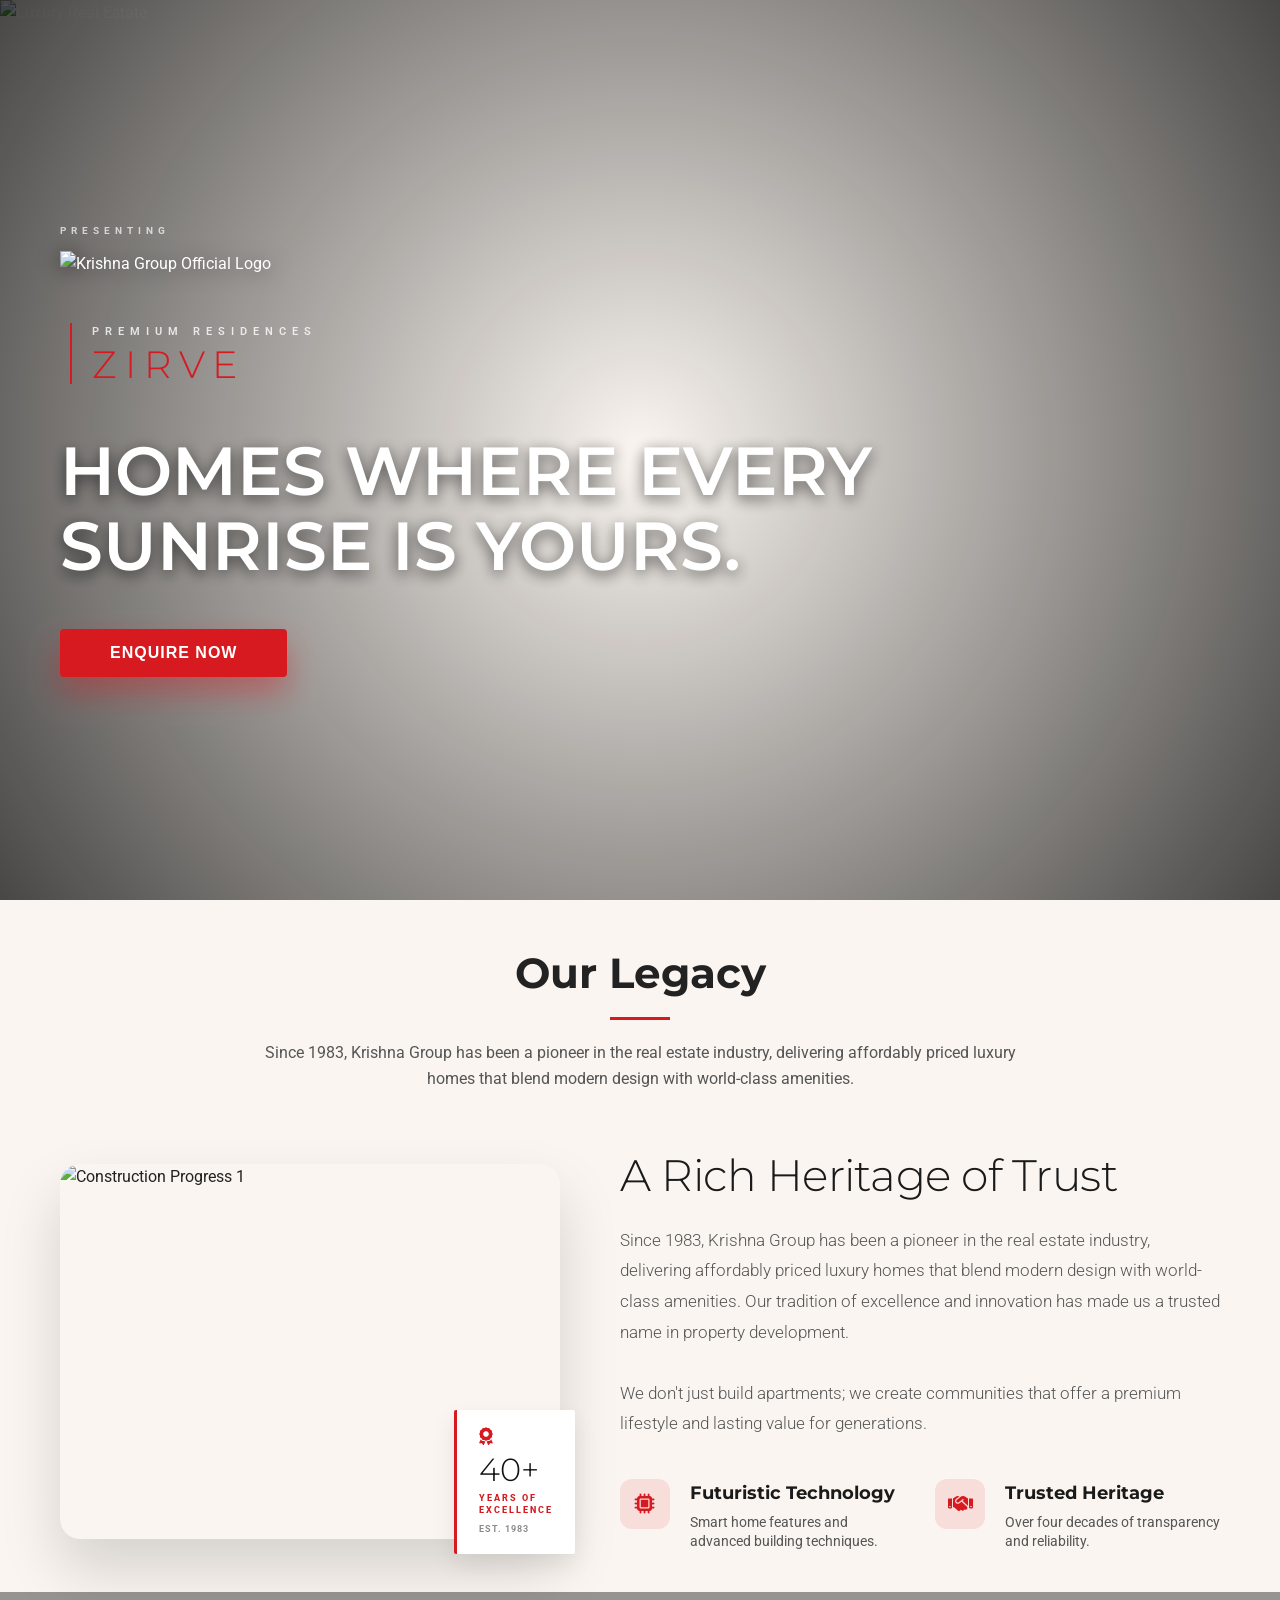
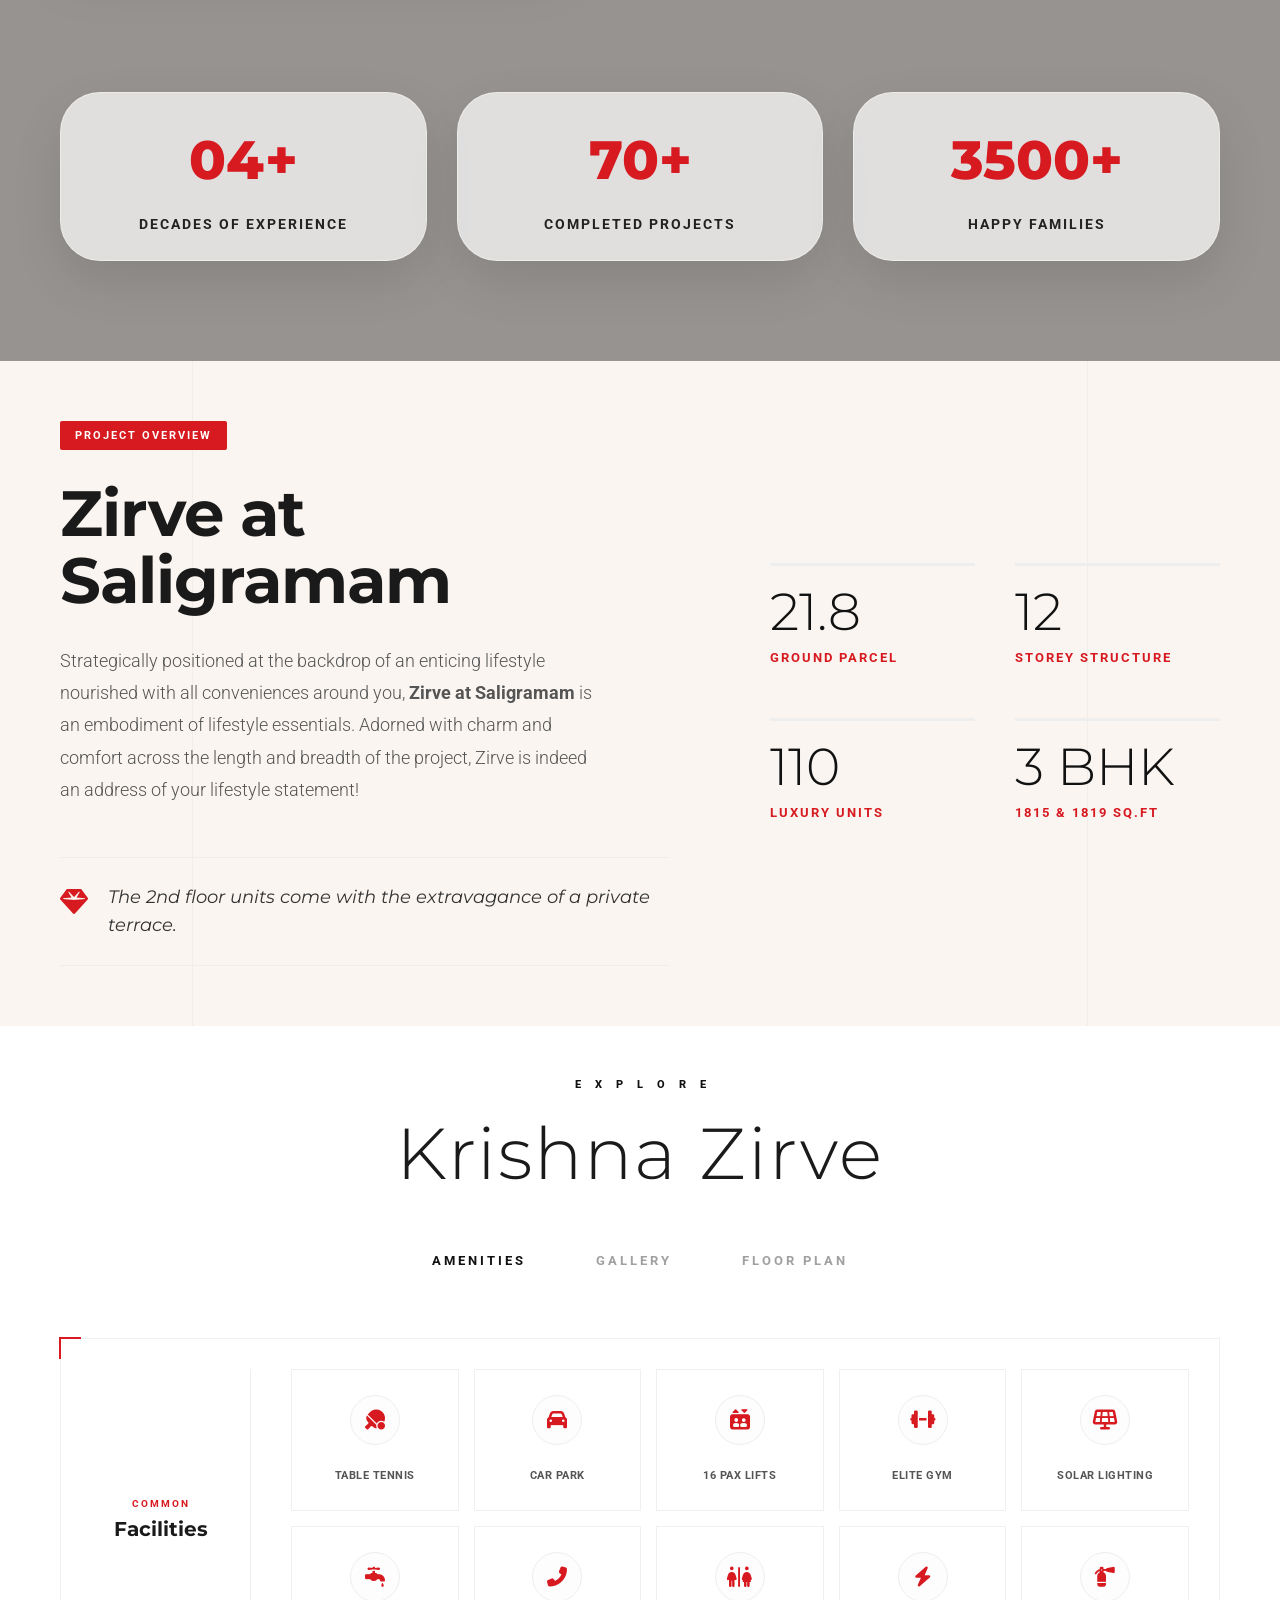
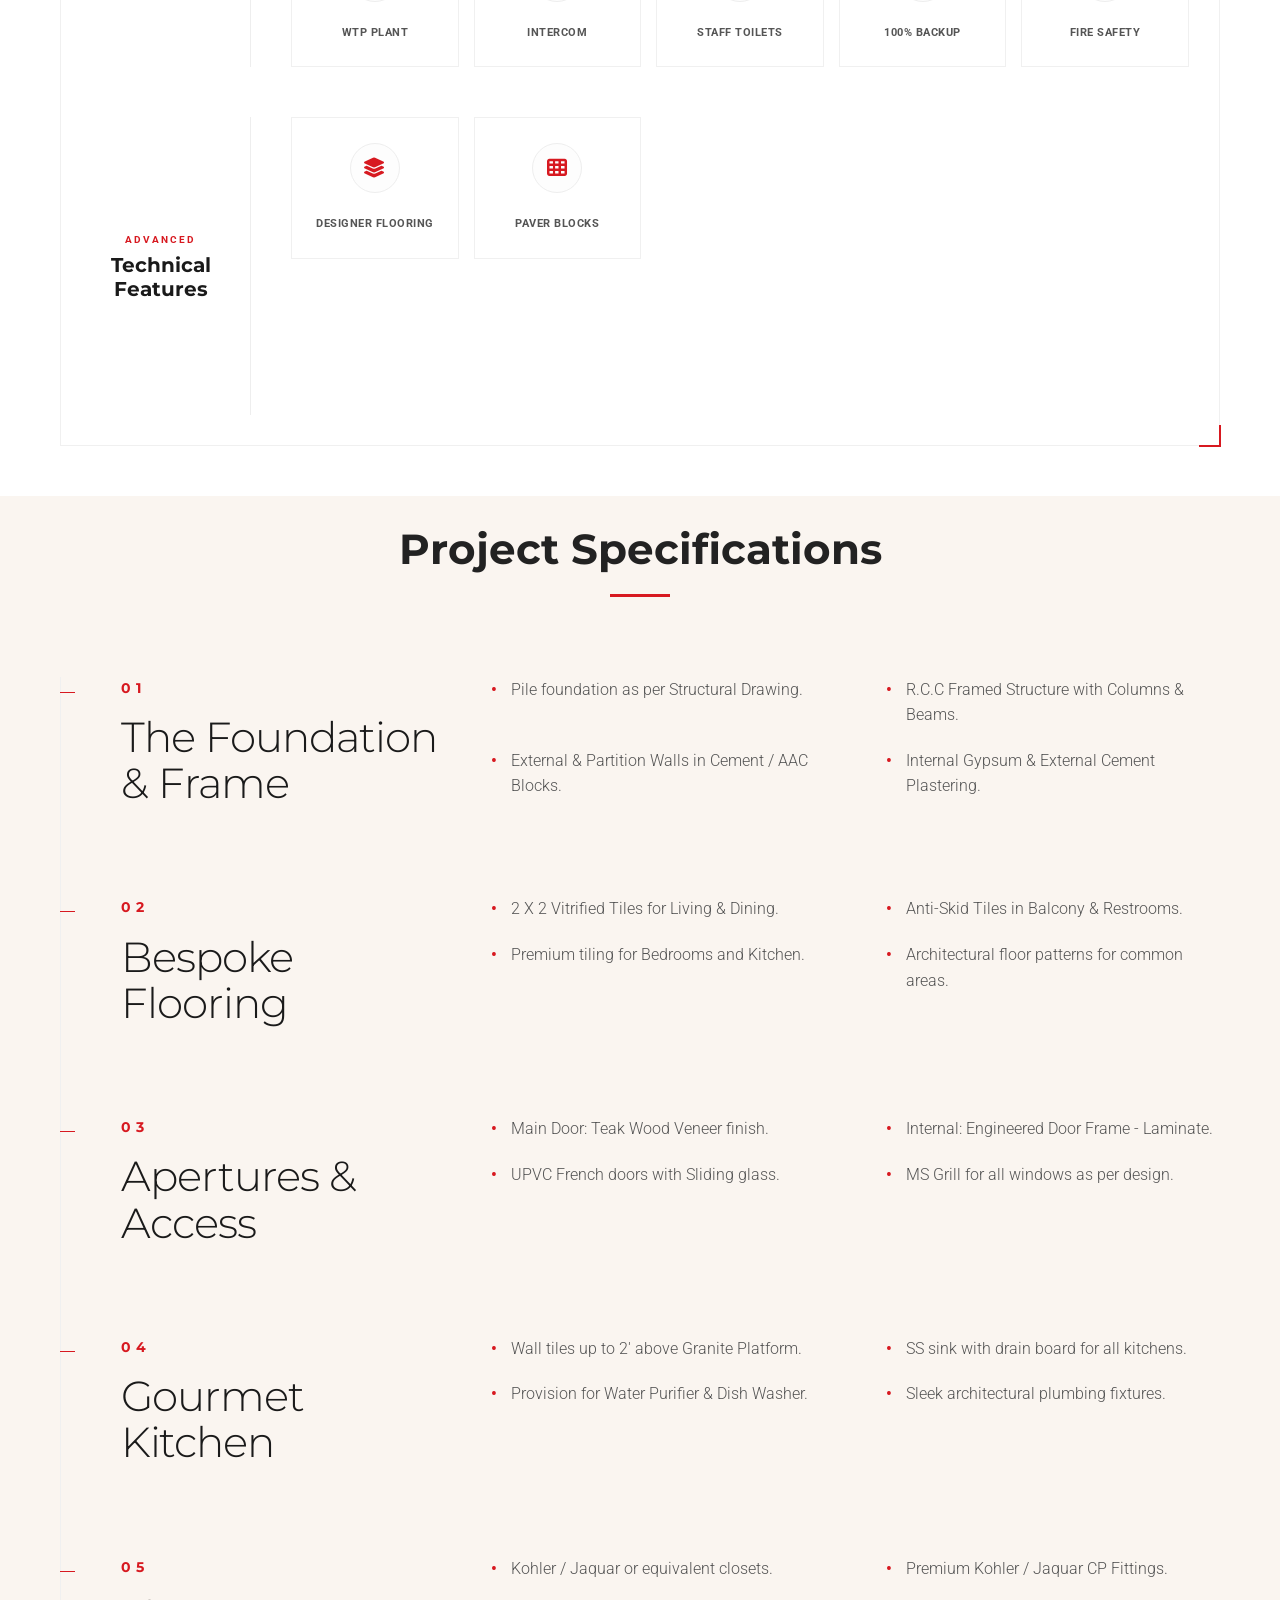
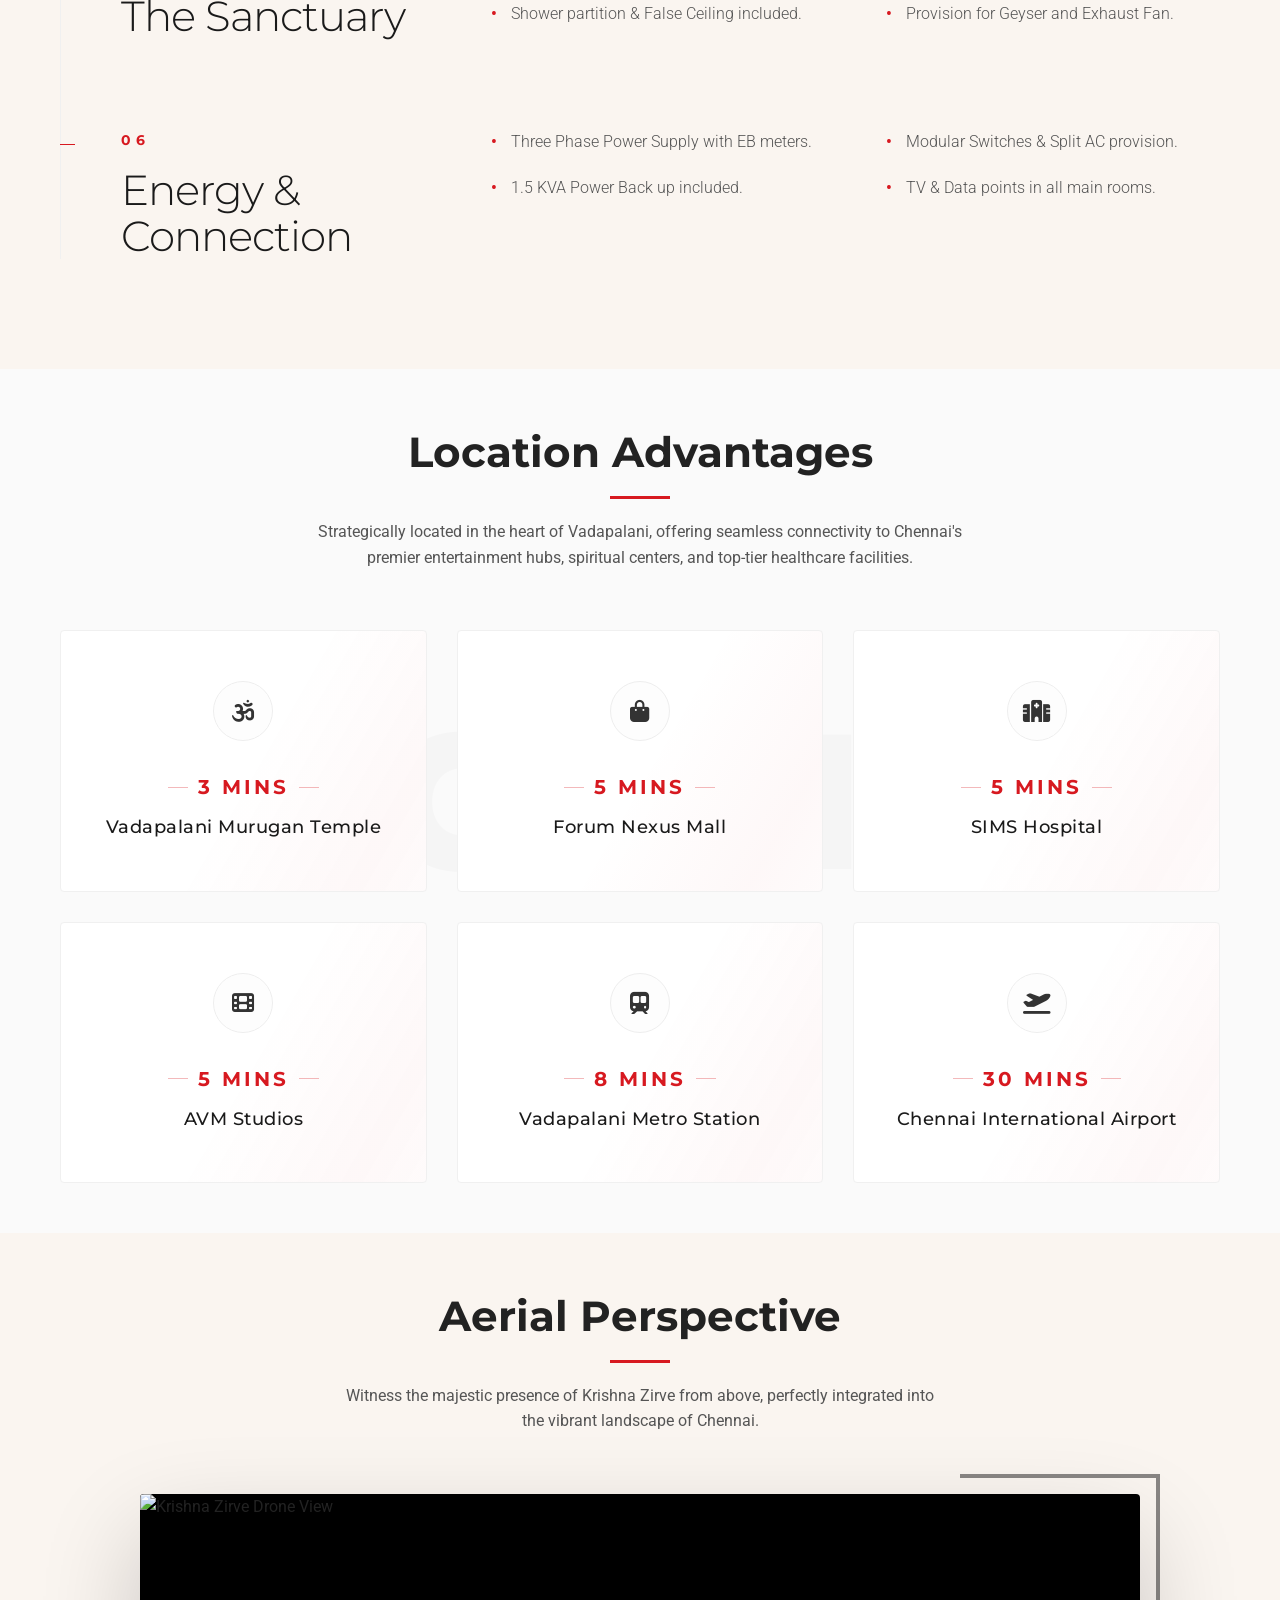
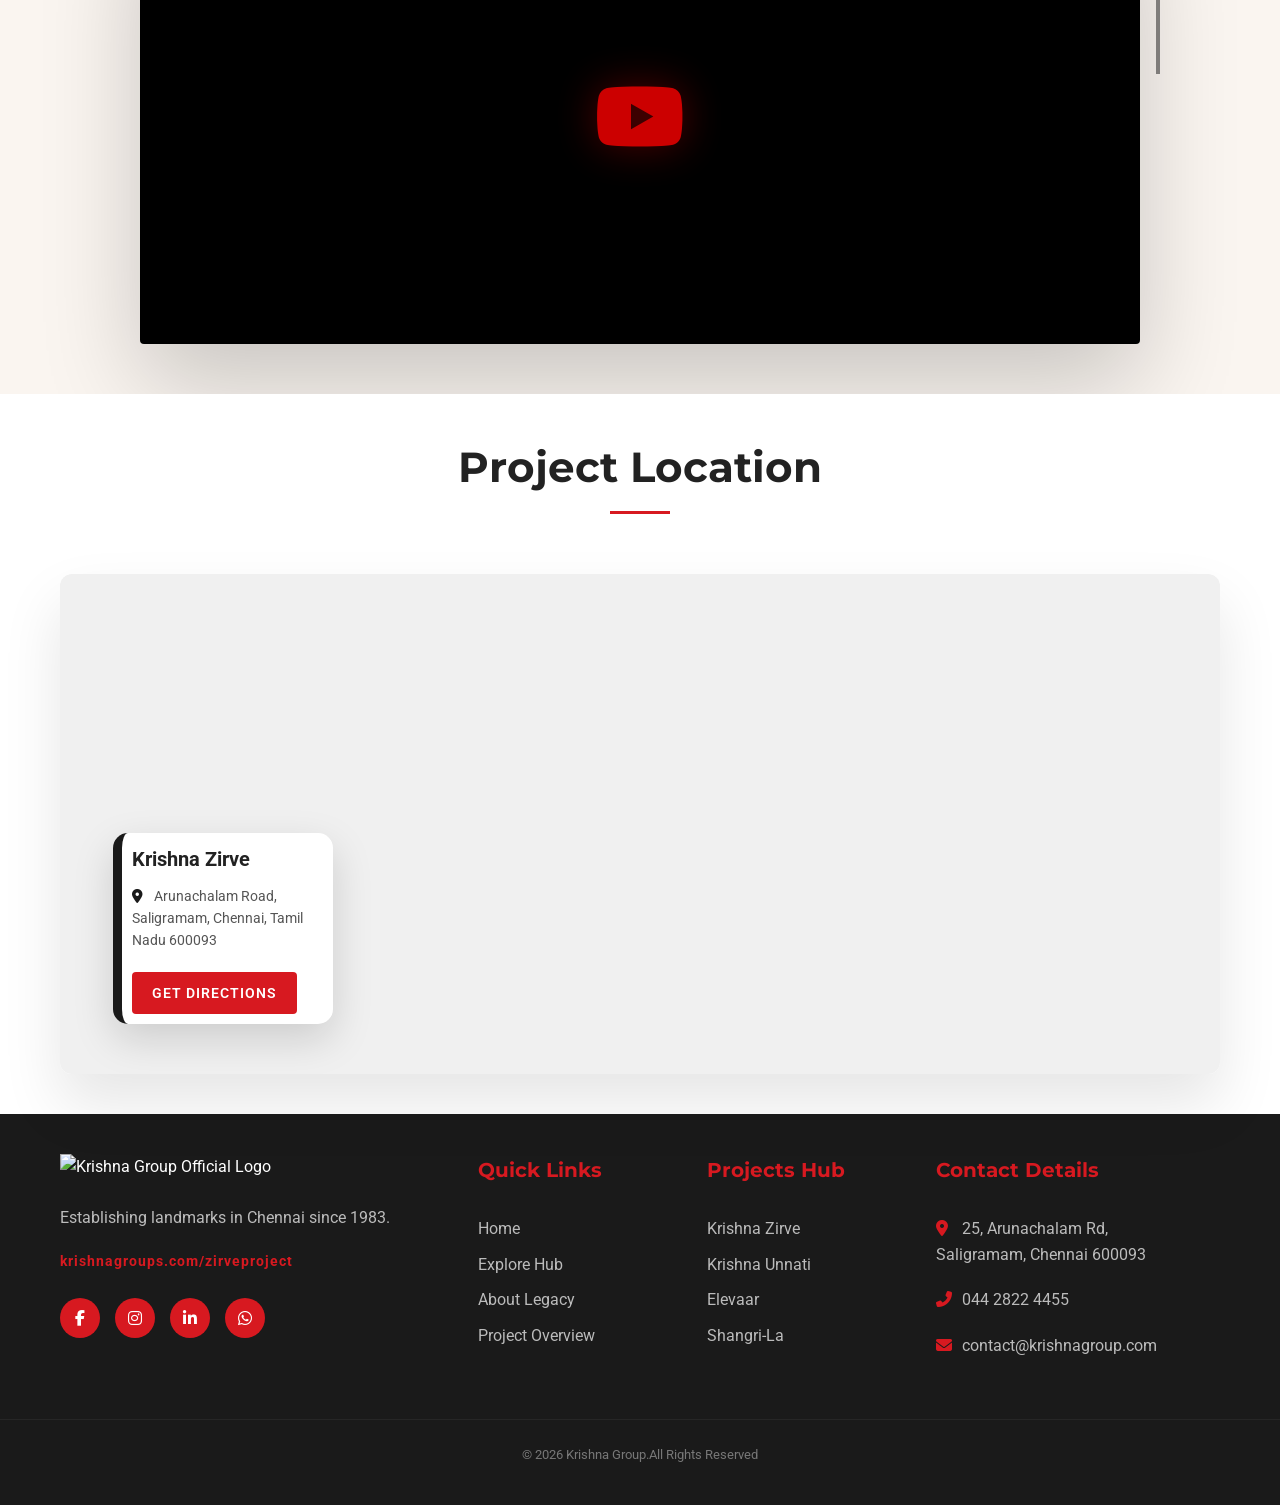
==== index.html @ a3fb8ff2 "UI change" ====
<!DOCTYPE html>
<html lang="en">

<head>
    <meta charset="UTF-8">
    <meta name="viewport" content="width=device-width, initial-scale=1.0">
    <title>Krishna Group | Luxury Apartment Builders in Chennai</title>
    <meta name="description"
        content="Redefining luxury living in Chennai since 1983. Explore premium residential projects by Krishna Group, including Krishna Zirve and Krishna Unnati.">
    <link rel="stylesheet" href="styles.css">
    <link rel="icon" type="image/png" href="Krishna-Groups/KrishnaGroup_Redesign/favicon.png?v=2">
    <!-- Google Fonts: Montserrat for Headings, Roboto for Body -->
    <link
        href="https://fonts.googleapis.com/css2?family=Montserrat:wght@400;500;600;700&family=Roboto:wght@300;400;500&display=swap"
        rel="stylesheet">
    <!-- Font Awesome for Icons -->
    <link rel="stylesheet" href="https://cdnjs.cloudflare.com/ajax/libs/font-awesome/6.4.0/css/all.min.css">
</head>

<body>

    <!-- Navigation Bar Removed per user request for Landing Page layout -->

    <!-- Hero Section (Landing Page Style) -->
    <section class="hero" id="home">
        <img src="Krishna-Groups/KrishnaGroup_Redesign/banner.png" alt="Luxury Real Estate" class="hero-bg">
        <div class="container hero-container">
            
            <!-- Top Left Branding (Now inside container for alignment) -->
            <div class="hero-top-branding">
                <span class="hero-presenting-label">PRESENTING</span>
                <img src="Krishna-Groups/KrishnaGroup_Redesign/logo.png" alt="Krishna Group Official Logo" class="hero-top-logo">
                <div class="hero-zirve-branding">
                    <span class="hero-zirve-prefix">PREMIUM RESIDENCES</span>
                    <h2 class="hero-zirve-name">ZIRVE</h2>
                </div>
            </div>

            <!-- Left Aligned Headline and Button -->
            <div class="hero-main-content">
                <h1>HOMES WHERE EVERY<br>SUNRISE IS YOURS.</h1>
                <button id="open-enquiry-modal" class="btn btn-primary"
                    style="margin-top: 25px; padding: 15px 50px; font-size: 16px; border-radius: 4px; box-shadow: 0 15px 30px rgba(215, 25, 32, 0.4); text-transform: uppercase; font-weight: 700; align-self: flex-start;">ENQUIRE
                    NOW</button>
            </div>

        </div>
    </section>

    <!-- Enquiry' Modal -->
    <div id="enquiry-modal" class="modal">
        <div class="modal-content">
            <span class="close-modal">&times;</span>
            <div class="hero-form-container"
                style="width: 100%; box-shadow: none; margin: 0; background: none; backdrop-filter: none;">
                <h3
                    style="margin-bottom: 25px; font-family: var(--font-serif); font-size: 24px; color: var(--primary-color); text-align: center;">
                    Register Interest</h3>
                <form id="hero-enquiry" class="landing-form">
                    <div class="form-group">
                        <label>Name</label>
                        <input type="text" placeholder="Enter Your Name" required>
                    </div>

                    <div class="form-group">
                        <label>Phone</label>
                        <div class="phone-input-group">
                            <span class="country-code">
                                <img src="https://flagcdn.com/w20/in.png" alt="India"> +91
                            </span>
                            <input type="tel" placeholder="Phone Number" required>
                        </div>
                    </div>

                    <div class="form-group">
                        <label>Email</label>
                        <input type="email" placeholder="Enter Your Email" required>
                    </div>

                    <div class="form-group checkbox-group">
                        <input type="checkbox" id="privacy-policy" checked required>
                        <label for="privacy-policy">I agree to the Privacy Policy.</label>
                    </div>

                    <button type="submit" class="btn btn-primary btn-block"
                        style="width: 100%; border-radius: 2px; font-size: 16px;">ENQUIRE NOW</button>
                </form>
            </div>
        </div>
    </div>



    <!-- Heritage Section -->
    <section class="heritage" id="about">
        <div class="container">
            <div class="section-title reveal">
                <h2>Our Legacy</h2>
                <div class="divider"></div>
                <p
                    style="margin-top: 20px; color: var(--text-light); max-width: 800px; margin-left: auto; margin-right: auto;">
                    Since 1983, Krishna Group has been a pioneer in the real estate industry, delivering affordably
                    priced luxury homes that blend modern design with world-class amenities.
                </p>
            </div>

            <div class="legacy-grid">
                <div class="legacy-image reveal">
                    <div class="legacy-slider" style="position: relative; width: 100%; aspect-ratio: 4/3; overflow: hidden; border-radius: 20px; box-shadow: 0 30px 60px rgba(0,0,0,0.15);">
                        <img src="Krishna-Groups/KrishnaGroup_Redesign/Gallery/prog_1.jpg" alt="Construction Progress 1" class="legacy-slide" style="position: absolute; top:0; left:0; width:100%; height:100%; object-fit:cover; opacity: 1; transition: opacity 1s ease;">
                        <img src="Krishna-Groups/KrishnaGroup_Redesign/Gallery/prog_2.jpg" alt="Construction Progress 2" class="legacy-slide" style="position: absolute; top:0; left:0; width:100%; height:100%; object-fit:cover; opacity: 0; transition: opacity 1s ease;">
                        <img src="Krishna-Groups/KrishnaGroup_Redesign/Gallery/prog_3.jpg" alt="Construction Progress 3" class="legacy-slide" style="position: absolute; top:0; left:0; width:100%; height:100%; object-fit:cover; opacity: 0; transition: opacity 1s ease;">
                        <img src="Krishna-Groups/KrishnaGroup_Redesign/Gallery/prog_4.jpg" alt="Construction Progress 4" class="legacy-slide" style="position: absolute; top:0; left:0; width:100%; height:100%; object-fit:cover; opacity: 0; transition: opacity 1s ease;">
                        <img src="Krishna-Groups/KrishnaGroup_Redesign/Gallery/prog_5.jpg" alt="Construction Progress 5" class="legacy-slide" style="position: absolute; top:0; left:0; width:100%; height:100%; object-fit:cover; opacity: 0; transition: opacity 1s ease;">
                        <img src="Krishna-Groups/KrishnaGroup_Redesign/Gallery/prog_6.jpg" alt="Construction Progress 6" class="legacy-slide" style="position: absolute; top:0; left:0; width:100%; height:100%; object-fit:cover; opacity: 0; transition: opacity 1s ease;">
                    </div>
                    <div class="legacy-experience-badge">
                        <i class="fas fa-award" style="color: var(--accent-color); font-size: 18px; margin-bottom: 8px;"></i>
                        <span class="badge-num">40+</span>
                        <span class="badge-text" style="line-height: 1.4;">Years of<br>Excellence</span>
                        <span style="font-size: 9px; opacity: 0.5; margin-top: 5px; font-weight: 700; text-transform: uppercase; letter-spacing: 1px;">Est. 1983</span>
                    </div>
                </div>
                <div class="legacy-content reveal" style="transition-delay: 0.2s;">
                    <h3 class="legacy-subtitle">A Rich Heritage of Trust</h3>
                    <p class="legacy-description">
                        Since 1983, Krishna Group has been a pioneer in the real estate industry, delivering affordably
                        priced luxury homes that blend modern design with world-class amenities. Our tradition of
                        excellence and innovation has made us a trusted name in property development.
                        <br><br>
                        We don't just build apartments; we create communities that offer a premium lifestyle and lasting
                        value for generations.
                    </p>
                    <div class="legacy-features">
                        <div class="feature-item">
                            <div class="feature-icon"><i class="fas fa-microchip"></i></div>
                            <div class="feature-text">
                                <h4>Futuristic Technology</h4>
                                <p>Smart home features and advanced building techniques.</p>
                            </div>
                        </div>
                        <div class="feature-item">
                            <div class="feature-icon"><i class="fas fa-handshake"></i></div>
                            <div class="feature-text">
                                <h4>Trusted Heritage</h4>
                                <p>Over four decades of transparency and reliability.</p>
                            </div>
                        </div>
                    </div>
                </div>
            </div>
        </div>
    </section>

    <!-- Statistics / Milestones Section -->
    <section class="stats-milestones reveal">
        <div class="container stats-container">
            <div class="stat-card">
                <div class="stat-number" data-target="4">0</div>
                <div class="stat-label">DECADES OF EXPERIENCE</div>
            </div>
            <div class="stat-card">
                <div class="stat-number" data-target="70">0</div>
                <div class="stat-label">COMPLETED PROJECTS</div>
            </div>
            <div class="stat-card">
                <div class="stat-number" data-target="3500">0</div>
                <div class="stat-label">HAPPY FAMILIES</div>
            </div>
        </div>
    </section>

    <!-- Project Snapshot Section (New Information from Image) -->
    <section class="project-snapshot reveal" id="snapshot">
        <div class="container">
            <div class="snapshot-flex">
                <div class="snapshot-content">
                    <span class="snapshot-label">Project Overview</span>
                    <h2 class="snapshot-title">Zirve at Saligramam</h2>
                    <p class="snapshot-desc">
                        Strategically positioned at the backdrop of an enticing lifestyle nourished with all
                        conveniences around you, <strong>Zirve at Saligramam</strong> is an embodiment of lifestyle
                        essentials. Adorned with charm and comfort across the length and breadth of the project, Zirve
                        is indeed an address of your lifestyle statement!
                    </p>
                    <div class="snapshot-highlight">
                        <i class="fas fa-gem"></i>
                        <span>The 2nd floor units come with the extravagance of a private terrace.</span>
                    </div>
                </div>
                <div class="snapshot-stats">
                    <div class="snap-stat-item">
                        <span class="snap-val">21.8</span>
                        <span class="snap-label">Ground Parcel</span>
                    </div>
                    <div class="snap-stat-item">
                        <span class="snap-val">12</span>
                        <span class="snap-label">Storey Structure</span>
                    </div>
                    <div class="snap-stat-item">
                        <span class="snap-val">110</span>
                        <span class="snap-label">Luxury Units</span>
                    </div>
                    <div class="snap-stat-item">
                        <span class="snap-val">3 BHK</span>
                        <span class="snap-label">1815 & 1819 Sq.Ft</span>
                    </div>
                </div>
            </div>
        </div>
    </section>

    <!-- Consolidated Explore Project Section -->
    <section class="explore-project reveal" id="explore">
        <div class="container">
            <div class="explore-header">
                <span class="explore-label">Explore</span>
                <h2>Krishna Zirve</h2>
            </div>

            <div class="explore-main-flex">
                <div class="explore-tabs-nav">
                    <button class="explore-tab-link active" data-explore-tab="explore-amenities">Amenities</button>
                    <button class="explore-tab-link" data-explore-tab="explore-gallery">Gallery</button>
                    <button class="explore-tab-link" data-explore-tab="explore-floor-plans">Floor Plan</button>
                </div>

                <div class="explore-content-wrap">
                    <!-- Amenities Tab - Premium Horizontal Flow Layout -->
                    <div id="explore-amenities" class="explore-tab-content active">
                        <div class="amenities-horizontal-container">
                            
                            <!-- Row 1: Common Amenities -->
                            <div class="amenity-horizontal-row">
                                <div class="row-header">
                                    <span class="row-label">Common</span>
                                    <h4>Facilities</h4>
                                </div>
                                <div class="amenity-row-grid">
                                    <div class="h-amenity-item">
                                        <div class="amenity-pic-wrap"><i class="fas fa-table-tennis-paddle-ball"></i></div>
                                        <span>Table Tennis</span>
                                    </div>
                                    <div class="h-amenity-item">
                                        <div class="amenity-pic-wrap"><i class="fas fa-car"></i></div>
                                        <span>Car Park</span>
                                    </div>
                                    <div class="h-amenity-item">
                                        <div class="amenity-pic-wrap"><i class="fas fa-elevator"></i></div>
                                        <span>16 Pax Lifts</span>
                                    </div>
                                    <div class="h-amenity-item">
                                        <div class="amenity-pic-wrap"><i class="fas fa-dumbbell"></i></div>
                                        <span>Elite Gym</span>
                                    </div>
                                    <div class="h-amenity-item">
                                        <div class="amenity-pic-wrap"><i class="fas fa-solar-panel"></i></div>
                                        <span>Solar Lighting</span>
                                    </div>
                                    <div class="h-amenity-item">
                                        <div class="amenity-pic-wrap"><i class="fas fa-faucet-drip"></i></div>
                                        <span>WTP Plant</span>
                                    </div>
                                    <div class="h-amenity-item">
                                        <div class="amenity-pic-wrap"><i class="fas fa-phone-alt"></i></div>
                                        <span>Intercom</span>
                                    </div>
                                    <div class="h-amenity-item">
                                        <div class="amenity-pic-wrap"><i class="fas fa-restroom"></i></div>
                                        <span>Staff Toilets</span>
                                    </div>
                                    <div class="h-amenity-item">
                                        <div class="amenity-pic-wrap"><i class="fas fa-bolt"></i></div>
                                        <span>100% Backup</span>
                                    </div>
                                    <div class="h-amenity-item">
                                        <div class="amenity-pic-wrap"><i class="fas fa-fire-extinguisher"></i></div>
                                        <span>Fire Safety</span>
                                    </div>
                                </div>
                            </div>

                            <!-- Row 2: Advanced Features -->
                            <div class="amenity-horizontal-row">
                                <div class="row-header">
                                    <span class="row-label">Advanced</span>
                                    <h4>Technical Features</h4>
                                </div>
                                <div class="amenity-row-grid">
                                    <div class="h-amenity-item">
                                        <div class="amenity-pic-wrap"><i class="fas fa-layer-group"></i></div>
                                        <span>Designer Flooring</span>
                                    </div>
                                    <div class="h-amenity-item">
                                        <div class="amenity-pic-wrap"><i class="fas fa-th"></i></div>
                                        <span>Paver Blocks</span>
                                    </div>
                                    <div class="h-amenity-item">
                                        <div class="amenity-pic-wrap"><i class="fas fa-bug-slash"></i></div>
                                        <span>Anti-Termite</span>
                                    </div>
                                    <div class="h-amenity-item">
                                        <div class="amenity-pic-wrap"><i class="fas fa-building"></i></div>
                                        <span>Multipurpose Hall</span>
                                    </div>
                                    <div class="h-amenity-item">
                                        <div class="amenity-pic-wrap"><i class="fas fa-recycle"></i></div>
                                        <span>STP Plant</span>
                                    </div>
                                    <div class="h-amenity-item">
                                        <div class="amenity-pic-wrap"><i class="fas fa-video"></i></div>
                                        <span>Video Door Phone</span>
                                    </div>
                                    <div class="h-amenity-item">
                                        <div class="amenity-pic-wrap"><i class="fas fa-shield-alt"></i></div>
                                        <span>CCTV Security</span>
                                    </div>
                                    <div class="h-amenity-item">
                                        <div class="amenity-pic-wrap"><i class="fas fa-cloud-showers-heavy"></i></div>
                                        <span>RWH System</span>
                                    </div>
                                    <div class="h-amenity-item">
                                        <div class="amenity-pic-wrap"><i class="fas fa-paint-roller"></i></div>
                                        <span>Terrace Paint</span>
                                    </div>
                                    <div class="h-amenity-item">
                                        <div class="amenity-pic-wrap"><i class="fas fa-satellite-dish"></i></div>
                                        <span>DTH Connection</span>
                                    </div>
                                </div>
                            </div>

                        </div>
                    </div>

                    <!-- Gallery Tab -->
                    <div id="explore-gallery" class="explore-tab-content">
                        <div class="explore-grid gallery-grid-special">
                            <div class="explore-card"><img src="Krishna-Groups/KrishnaGroup_Redesign/Gallery/gallery_1.jpg" alt="Zirve Architecture"><div class="card-caption"><i class="fas fa-expand"></i><h4>Architecture</h4></div></div>
                            <div class="explore-card"><img src="Krishna-Groups/KrishnaGroup_Redesign/Gallery/gallery_2.jpg" alt="Premium View"><div class="card-caption"><i class="fas fa-expand"></i><h4>Premium View</h4></div></div>
                            <div class="explore-card"><img src="Krishna-Groups/KrishnaGroup_Redesign/Gallery/gallery_3.jpg" alt="Luxury Living"><div class="card-caption"><i class="fas fa-expand"></i><h4>Luxury Living</h4></div></div>
                            <div class="explore-card"><img src="Krishna-Groups/KrishnaGroup_Redesign/Gallery/gallery_4.jpg" alt="Modern Design"><div class="card-caption"><i class="fas fa-expand"></i><h4>Modern Design</h4></div></div>
                            <div class="explore-card"><img src="Krishna-Groups/KrishnaGroup_Redesign/Gallery/gallery_5.jpg" alt="Interior Details"><div class="card-caption"><i class="fas fa-expand"></i><h4>Interior Details</h4></div></div>
                            <div class="explore-card"><img src="Krishna-Groups/KrishnaGroup_Redesign/Gallery/gallery_6.jpg" alt="Executive Suites"><div class="card-caption"><i class="fas fa-expand"></i><h4>Executive Suites</h4></div></div>
                            <div class="explore-card"><img src="Krishna-Groups/KrishnaGroup_Redesign/Gallery/gallery_7.jpg" alt="Urban Lifestyle"><div class="card-caption"><i class="fas fa-expand"></i><h4>Urban Lifestyle</h4></div></div>
                            <div class="explore-card"><img src="Krishna-Groups/KrishnaGroup_Redesign/Gallery/gallery_8.jpg" alt="Master Crafts"><div class="card-caption"><i class="fas fa-expand"></i><h4>Master Crafts</h4></div></div>
                            <div class="explore-card"><img src="Krishna-Groups/KrishnaGroup_Redesign/Gallery/gallery_9.jpg" alt="Zen Space"><div class="card-caption"><i class="fas fa-expand"></i><h4>Zen Space</h4></div></div>
                            <div class="explore-card"><img src="Krishna-Groups/KrishnaGroup_Redesign/Gallery/gallery_10.jpg" alt="Elite Lounge"><div class="card-caption"><i class="fas fa-expand"></i><h4>Elite Lounge</h4></div></div>
                            <div class="explore-card"><img src="Krishna-Groups/KrishnaGroup_Redesign/Gallery/gallery_11.jpg" alt="Grand Entrance"><div class="card-caption"><i class="fas fa-expand"></i><h4>Grand Entrance</h4></div></div>
                            <div class="explore-card"><img src="Krishna-Groups/KrishnaGroup_Redesign/Gallery/gallery_12.jpg" alt="Sunset View"><div class="card-caption"><i class="fas fa-expand"></i><h4>Sunset View</h4></div></div>
                            <div class="explore-card"><img src="Krishna-Groups/KrishnaGroup_Redesign/Gallery/gallery_13.jpg" alt="Chic Decor"><div class="card-caption"><i class="fas fa-expand"></i><h4>Chic Decor</h4></div></div>
                            <div class="explore-card"><img src="Krishna-Groups/KrishnaGroup_Redesign/Gallery/gallery_14.jpg" alt="Prime Facade"><div class="card-caption"><i class="fas fa-expand"></i><h4>Prime Facade</h4></div></div>
                            <div class="explore-card"><img src="Krishna-Groups/KrishnaGroup_Redesign/Gallery/gallery_15.jpg" alt="Evening Ambiance"><div class="card-caption"><i class="fas fa-expand"></i><h4>Evening Ambiance</h4></div></div>
                        </div>
                    </div>

                    <!-- Floor Plan Tab -->
                    <div id="explore-floor-plans" class="explore-tab-content">
                        <div class="explore-floor-plan-wrap auto-scroll-wrapper">
                            <div class="floor-plan-slider" id="floor-plan-slider">
                                <div class="floor-item active">
                                    <div class="floor-label-overlay">Stilt Floor Plan</div>
                                    <img src="Krishna-Groups/KrishnaGroup_Redesign/stilt_floor_plan.png" alt="Stilt Floor Plan">
                                </div>
                                <div class="floor-item">
                                    <div class="floor-label-overlay">1st Floor Parking</div>
                                    <img src="Krishna-Groups/KrishnaGroup_Redesign/parking_floor_plan.png" alt="1st Floor Parking">
                                </div>
                                <div class="floor-item">
                                    <div class="floor-label-overlay">2nd Floor Plan</div>
                                    <img src="Krishna-Groups/KrishnaGroup_Redesign/second_floor_plan.webp" alt="2nd Floor Plan">
                                </div>
                                <div class="floor-item">
                                    <div class="floor-label-overlay">Typical Floor Plan (3rd - 12th)</div>
                                    <img src="Krishna-Groups/KrishnaGroup_Redesign/typical_floor_plan.webp" alt="Typical Floor Plan">
                                </div>
                                <div class="floor-item">
                                    <div class="floor-label-overlay">Typical Unit Plan</div>
                                    <img src="Krishna-Groups/KrishnaGroup_Redesign/typical_unit_plan.webp" alt="Typical Unit Plan">
                                </div>
                            </div>
                        </div>
                    </div>
                </div>
            </div>
        </div>
    </section>




    <!-- Detailed Specifications - Architectural Row List (Non-Card Design) -->
    <section class="detailed-specs reveal" id="specifications-detailed">
        <div class="container">
            <div class="section-title">
                <h2>Project Specifications</h2>
                <div class="divider"></div>
            </div>

            <div class="spec-editorial-wrap">
                <!-- 01 Structure -->
                <div class="spec-editorial-item reveal">
                    <div class="spec-meta">
                        <span class="spec-number">01</span>
                        <h3 class="spec-title">The Foundation & Frame</h3>
                    </div>
                    <div class="spec-body">
                        <ul class="spec-list">
                            <li>Pile foundation as per Structural Drawing.</li>
                            <li>R.C.C Framed Structure with Columns & Beams.</li>
                            <li>External & Partition Walls in Cement / AAC Blocks.</li>
                            <li>Internal Gypsum & External Cement Plastering.</li>
                        </ul>
                    </div>
                </div>

                <!-- 02 Flooring -->
                <div class="spec-editorial-item reveal">
                    <div class="spec-meta">
                        <span class="spec-number">02</span>
                        <h3 class="spec-title">Bespoke Flooring</h3>
                    </div>
                    <div class="spec-body">
                        <ul class="spec-list">
                            <li>2 X 2 Vitrified Tiles for Living & Dining.</li>
                            <li>Anti-Skid Tiles in Balcony & Restrooms.</li>
                            <li>Premium tiling for Bedrooms and Kitchen.</li>
                            <li>Architectural floor patterns for common areas.</li>
                        </ul>
                    </div>
                </div>

                <!-- 03 Windows -->
                <div class="spec-editorial-item reveal">
                    <div class="spec-meta">
                        <span class="spec-number">03</span>
                        <h3 class="spec-title">Apertures & Access</h3>
                    </div>
                    <div class="spec-body">
                        <ul class="spec-list">
                            <li>Main Door: Teak Wood Veneer finish.</li>
                            <li>Internal: Engineered Door Frame - Laminate.</li>
                            <li>UPVC French doors with Sliding glass.</li>
                            <li>MS Grill for all windows as per design.</li>
                        </ul>
                    </div>
                </div>

                <!-- 04 Kitchen -->
                <div class="spec-editorial-item reveal">
                    <div class="spec-meta">
                        <span class="spec-number">04</span>
                        <h3 class="spec-title">Gourmet Kitchen</h3>
                    </div>
                    <div class="spec-body">
                        <ul class="spec-list">
                            <li>Wall tiles up to 2' above Granite Platform.</li>
                            <li>SS sink with drain board for all kitchens.</li>
                            <li>Provision for Water Purifier & Dish Washer.</li>
                            <li>Sleek architectural plumbing fixtures.</li>
                        </ul>
                    </div>
                </div>

                <!-- 05 Bathrooms -->
                <div class="spec-editorial-item reveal">
                    <div class="spec-meta">
                        <span class="spec-number">05</span>
                        <h3 class="spec-title">The Sanctuary</h3>
                    </div>
                    <div class="spec-body">
                        <ul class="spec-list">
                            <li>Kohler / Jaquar or equivalent closets.</li>
                            <li>Premium Kohler / Jaquar CP Fittings.</li>
                            <li>Shower partition & False Ceiling included.</li>
                            <li>Provision for Geyser and Exhaust Fan.</li>
                        </ul>
                    </div>
                </div>

                <!-- 06 Electrical -->
                <div class="spec-editorial-item reveal">
                    <div class="spec-meta">
                        <span class="spec-number">06</span>
                        <h3 class="spec-title">Energy & Connection</h3>
                    </div>
                    <div class="spec-body">
                        <ul class="spec-list">
                            <li>Three Phase Power Supply with EB meters.</li>
                            <li>Modular Switches & Split AC provision.</li>
                            <li>1.5 KVA Power Back up included.</li>
                            <li>TV & Data points in all main rooms.</li>
                        </ul>
                    </div>
                </div>
            </div>
        </div>
    </section>

    <!-- Location Advantages Section -->
    <section class="location-advantages reveal" id="location">
        <div class="container">
            <div class="section-title">
                <h2>Location Advantages</h2>
                <div class="divider"></div>
                <p
                    style="margin-top: 20px; color: var(--text-light); max-width: 700px; margin-left: auto; margin-right: auto;">
                    Strategically located in the heart of Vadapalani, offering seamless connectivity to Chennai's
                    premier entertainment hubs, spiritual centers, and top-tier healthcare facilities.
                </p>
            </div>

            <div class="location-grid">
                <div class="location-item">
                    <div class="location-icon"><i class="fas fa-om"></i></div>
                    <div class="location-time">3 MINS</div>
                    <div class="location-name">Vadapalani Murugan Temple</div>
                </div>
                <div class="location-item">
                    <div class="location-icon"><i class="fas fa-shopping-bag"></i></div>
                    <div class="location-time">5 MINS</div>
                    <div class="location-name">Forum Nexus Mall</div>
                </div>
                <div class="location-item">
                    <div class="location-icon"><i class="fas fa-hospital"></i></div>
                    <div class="location-time">5 MINS</div>
                    <div class="location-name">SIMS Hospital</div>
                </div>
                <div class="location-item">
                    <div class="location-icon"><i class="fas fa-film"></i></div>
                    <div class="location-time">5 MINS</div>
                    <div class="location-name">AVM Studios</div>
                </div>
                <div class="location-item">
                    <div class="location-icon"><i class="fas fa-subway"></i></div>
                    <div class="location-time">8 MINS</div>
                    <div class="location-name">Vadapalani Metro Station</div>
                </div>
                <div class="location-item">
                    <div class="location-icon"><i class="fas fa-plane-departure"></i></div>
                    <div class="location-time">30 MINS</div>
                    <div class="location-name">Chennai International Airport</div>
                </div>
            </div>
        </div>
    </section>

    <!-- Drone Perspective Section -->
    <section class="video-experience reveal">
        <div class="container">
            <div class="section-title">
                <h2>Aerial Perspective</h2>
                <div class="divider"></div>
                <p
                    style="margin-top: 20px; color: var(--text-light); max-width: 600px; margin-left: auto; margin-right: auto;">
                    Witness the majestic presence of Krishna Zirve from above, perfectly integrated into the vibrant
                    landscape of Chennai.
                </p>
            </div>

            <div class="video-wrapper">
                <div class="video-inner drone-video-thumb">
                    <img src="Krishna-Groups/KrishnaGroup_Redesign/legacy_drone.jpg" alt="Krishna Zirve Drone View">
                    <div class="video-play-overlay">
                        <i class="fab fa-youtube"></i>
                    </div>
                </div>
                <div class="video-accent-border"></div>
            </div>
        </div>
    </section>

    <!-- Project Location Section -->
    <section class="project-location reveal">
        <div class="container">
            <div class="section-title">
                <h2>Project Location</h2>
                <div class="divider"></div>
            </div>

            <div class="map-container">
                <div class="map-inner">
                    <iframe
                        src="https://www.google.com/maps/embed?pb=!1m18!1m12!1m3!1d15545.922114389025!2d80.1982705!3d13.0401564!2m3!1f0!2f0!3f0!3m2!1i1024!2i768!4f13.1!3m3!1m2!1s0x3a5266e7f8e8e8e9%3A0x6a0c9a0c9a0c9a0d!2sSaligramam!5e0!3m2!1sen!2sin!4v1710688000000!5m2!1sen!2sin"
                        width="100%" height="450" style="border:0;" allowfullscreen="" loading="lazy"
                        referrerpolicy="no-referrer-when-downgrade">
                    </iframe>
                </div>
                <div class="map-overlay-card">
                    <h3>Krishna Zirve</h3>
                    <p><i class="fas fa-map-marker-alt"></i> Arunachalam Road, Saligramam, Chennai, Tamil Nadu 600093</p>
                    <a href="https://maps.app.goo.gl/6Lpj8BBsx5TWXdp98" target="_blank" class="btn btn-primary"
                        style="padding: 10px 20px; font-size: 14px;">GET DIRECTIONS</a>
                </div>
            </div>
        </div>
    </section>

    <!-- Footer -->
    <footer>
        <div class="container footer-grid">
            <div class="footer-col reveal">
                <img src="Krishna-Groups/KrishnaGroup_Redesign/logo.png" alt="Krishna Group Official Logo" style="height: 50px; margin-bottom: 25px;">
                <p>Establishing landmarks in Chennai since 1983.</p>
                <div class="footer-url" style="margin: 15px 0; color: #fff; font-size: 14px; letter-spacing: 1px;">
                    <a href="https://krishnagroups.com/zirveproject" style="color: var(--accent-color); font-weight: 700;">krishnagroups.com/zirveproject</a>
                </div>
                <div class="social-links" style="display: flex; gap: 15px; margin-top: 25px;">
                    <a href="#" style="background: var(--accent-color); color: white; width: 40px; height: 40px; border-radius: 50%; display: flex; align-items: center; justify-content: center; transition: 0.3s;"><i class="fab fa-facebook-f"></i></a>
                    <a href="#" style="background: var(--accent-color); color: white; width: 40px; height: 40px; border-radius: 50%; display: flex; align-items: center; justify-content: center; transition: 0.3s;"><i class="fab fa-instagram"></i></a>
                    <a href="#" style="background: var(--accent-color); color: white; width: 40px; height: 40px; border-radius: 50%; display: flex; align-items: center; justify-content: center; transition: 0.3s;"><i class="fab fa-linkedin-in"></i></a>
                    <a href="#" style="background: var(--accent-color); color: white; width: 40px; height: 40px; border-radius: 50%; display: flex; align-items: center; justify-content: center; transition: 0.3s;"><i class="fab fa-whatsapp"></i></a>
                </div>
            </div>
            <div class="footer-col reveal" style="transition-delay: 0.1s;">
                <h4>Quick Links</h4>
                <ul style="color: #bbb;">
                    <li style="margin-bottom: 10px;"><a href="#home">Home</a></li>
                    <li style="margin-bottom: 10px;"><a href="#explore">Explore Hub</a></li>
                    <li style="margin-bottom: 10px;"><a href="#about">About Legacy</a></li>
                    <li style="margin-bottom: 10px;"><a href="#snapshot">Project Overview</a></li>
                </ul>
            </div>
            <div class="footer-col reveal" style="transition-delay: 0.2s;">
                <h4>Projects Hub</h4>
                <ul style="color: #bbb;">
                    <li style="margin-bottom: 10px;"><a href="#">Krishna Zirve</a></li>
                    <li style="margin-bottom: 10px;"><a href="#">Krishna Unnati</a></li>
                    <li style="margin-bottom: 10px;"><a href="#">Elevaar</a></li>
                    <li style="margin-bottom: 10px;"><a href="#">Shangri-La</a></li>
                </ul>
            </div>
            <div class="footer-col reveal" style="transition-delay: 0.3s;">
                <h4>Contact Details</h4>
                <p><i class="fas fa-map-marker-alt" style="color: var(--accent-color); margin-right: 10px;"></i>
                    25, Arunachalam Rd,<br> Saligramam, Chennai 600093</p>
                <p><i class="fas fa-phone-alt" style="color: var(--accent-color); margin-right: 10px;"></i>044 2822 4455</p>
                <p><i class="fas fa-envelope" style="color: var(--accent-color); margin-right: 10px;"></i>contact@krishnagroup.com</p>
            </div>
        </div>
        <div style="text-align: center; margin-top: 40px; padding-top: 25px; border-top: 1px solid rgba(255,255,255,0.05); color: #777; font-size: 13px;">
            <p>&copy; 2026 Krishna Group.All Rights Reserved</p>
        </div>
    </footer>

    <!-- Gallery Lightbox Modal -->
    <div id="gallery-lightbox" class="lightbox-modal">
        <span class="lightbox-close">&times;</span>
        <div class="lightbox-content">
            <img id="lightbox-img" src="" alt="Gallery Image Full View">
            <h4 id="lightbox-caption"></h4>
        </div>
    </div>

    <script src="main.js"></script>
</body>

</html>
---- styles.css ----
@import url('https://fonts.googleapis.com/css2?family=Playfair+Display:wght@400;700&family=Inter:wght@300;400;600&display=swap');

:root {
  /* Color Palette */
  --primary-color: #1a1a1a;
  --accent-color: #D71920;
  /* Krishna Red */
  --accent-hover: #b5151a;
  --text-dark: #222222;
  --text-light: #555555;
  --bg-white: #ffffff;
  --bg-soft: #f8f9fa;
  --glass-bg: rgba(255, 255, 255, 0.85);

  /* Typography */
  --font-serif: 'Montserrat', sans-serif;
  /* Using Montserrat for a modern brand look */
  --font-sans: 'Roboto', sans-serif;

  /* Spacing & Borders */
  --spacing-lg: 40px;
  --spacing-md: 40px;
  --spacing-sm: 20px;
  --border-radius: 8px;
  --box-shadow: 0 10px 30px rgba(0, 0, 0, 0.08);

  --transition: all 0.3s ease;
}

* {
  margin: 0;
  padding: 0;
  box-sizing: border-box;
}

body {
  font-family: var(--font-sans);
  color: var(--text-dark);
  line-height: 1.6;
  background-color: #faf5f0;
  overflow-x: hidden;
}

h1,
h2,
h3,
h4,
.serif {
  font-family: var(--font-serif);
}

a {
  text-decoration: none;
  color: inherit;
  transition: var(--transition);
}

ul {
  list-style: none;
}

section {
  padding: var(--spacing-lg) 0;
}

.container {
  max-width: 1200px;
  margin: 0 auto;
  padding: 0 var(--spacing-sm);
}

/* Header & Navigation */
/* Hero Section (Landing Page Style) */
.hero {
  height: 100vh;
  position: relative;
  display: flex;
  align-items: center;
  color: white;
  overflow: hidden;
}

.hero::after {
  content: '';
  position: absolute;
  top: 0;
  left: 0;
  width: 100%;
  height: 100%;
  background: radial-gradient(circle at center, rgb(100 10 0 / 0%) 0%, rgb(0 0 0 / 71%) 100%);
  /* Radial gradient to make the center branding pop */
  z-index: 1;
}

.hero-bg {
  position: absolute;
  top: 0;
  left: 0;
  width: 100%;
  height: 100%;
  object-fit: cover;
  z-index: 0;
}

.hero-container {
  position: relative;
  z-index: 2;
  width: 100%;
  display: flex;
  flex-direction: column;
  justify-content: center;
  /* Vertically centered */
  align-items: flex-start;
  /* Aligned to the LEFT (Aligning them) */
  min-height: 80vh;
}

/* Modal Styles */
.modal {
  display: none;
  position: fixed;
  z-index: 2000;
  left: 0;
  top: 0;
  width: 100%;
  height: 100%;
  background-color: rgba(0, 0, 0, 0.7);
  backdrop-filter: blur(8px);
  -webkit-backdrop-filter: blur(8px);
  align-items: center;
  justify-content: center;
}

.modal.show {
  display: flex;
  animation: fadeIn 0.3s ease;
}

.modal-content {
  background-color: #fff;
  margin: auto;
  padding: 0;
  border-radius: 4px;
  width: 90%;
  max-width: 450px;
  position: relative;
  box-shadow: 0 10px 40px rgba(0, 0, 0, 0.3);
}

.close-modal {
  position: absolute;
  top: 15px;
  right: 20px;
  color: #777;
  font-size: 28px;
  font-weight: bold;
  cursor: pointer;
  z-index: 10;
  transition: color 0.3s;
}

.close-modal:hover,
.close-modal:focus {
  color: var(--accent-color);
  text-decoration: none;
}

/* Hero Layout Styles */
.hero-main-content {
  flex: none;
  display: flex;
  flex-direction: column;
  align-items: flex-start;
  /* Explicitly left aligned */
  text-align: left;
  margin-top: 50px;
}

.hero-main-content .btn {
  align-self: flex-start;
  /* Correcting the button position to the left side */
}

.hero-top-branding {
  display: flex;
  flex-direction: column;
  gap: 12px;
  animation: fadeInDown 1s ease-out forwards;
}

.hero-presenting-label {
  font-size: 10px;
  letter-spacing: 5px;
  color: rgba(255, 255, 255, 0.7);
  font-weight: 700;
  text-transform: uppercase;
}

.hero-top-logo {
  height: 55px;
  width: auto;
  filter: drop-shadow(0 2px 10px rgba(0, 0, 0, 0.5));
  margin-bottom: 5px;
}

.hero-zirve-branding {
  display: flex;
  flex-direction: column;
  border-left: 2px solid var(--accent-color);
  padding-left: 20px;
  margin-left: 10px;
}

.hero-zirve-prefix {
  font-size: 11px;
  letter-spacing: 6px;
  color: rgba(255, 255, 255, 0.8);
  text-transform: uppercase;
  font-weight: 600;
  margin-bottom: 5px;
}

.hero-zirve-name {
  font-family: var(--font-serif);
  font-size: 38px;
  color: var(--accent-color);
  font-weight: 300;
  letter-spacing: 8px;
  line-height: 1;
  text-transform: uppercase;
  margin: 0;
}

@keyframes fadeInDown {
  from {
    opacity: 0;
    transform: translateY(-20px);
  }

  to {
    opacity: 1;
    transform: translateY(0);
  }
}

.hero-main-content h1 {
  font-family: var(--font-serif);
  font-size: 68px;
  font-weight: 600;
  line-height: 1.1;
  text-shadow: 0 4px 15px rgba(0, 0, 0, 0.6);
  margin-bottom: 20px;
}

/* Casagrand Style Form */
.hero-form-container {
  background: rgba(255, 255, 255, 0.85);
  /* Semi-transparent white box */
  padding: 35px 30px;
  border-radius: 4px;
  /* Less rounded for a sharper look */
  color: var(--text-dark);
  box-shadow: 0 20px 40px rgba(0, 0, 0, 0.25);
  width: 380px;
  backdrop-filter: blur(8px);
  -webkit-backdrop-filter: blur(8px);
}

.landing-form .form-group {
  margin-bottom: 18px;
  text-align: left;
}

.landing-form label {
  display: block;
  font-size: 14px;
  font-weight: 600;
  margin-bottom: 6px;
  color: #222;
}

.landing-form input[type="text"],
.landing-form input[type="email"],
.landing-form input[type="tel"] {
  width: 100%;
  padding: 12px;
  border: 1px solid #d1d1d1;
  background: #fdfdfd;
  font-family: var(--font-sans);
  font-size: 14px;
  border-radius: 2px;
  transition: border-color 0.3s;
}

.landing-form input:focus {
  outline: none;
  border-color: var(--accent-color);
}

.phone-input-group {
  display: flex;
  background: #fdfdfd;
  border: 1px solid #d1d1d1;
  border-radius: 2px;
  transition: border-color 0.3s;
}

.phone-input-group:focus-within {
  border-color: var(--accent-color);
}

.phone-input-group .country-code {
  display: flex;
  align-items: center;
  padding: 0 12px;
  background: #f4f4f4;
  border-right: 1px solid #d1d1d1;
  font-size: 14px;
  color: #333;
}

.phone-input-group .country-code img {
  margin-right: 6px;
}

.phone-input-group input {
  border: none !important;
  flex: 1;
}

.checkbox-group {
  display: flex !important;
  align-items: center;
  margin-top: 25px;
  margin-bottom: 25px !important;
}

.checkbox-group input {
  width: auto !important;
  margin-right: 8px;
}

.checkbox-group label {
  margin: 0 !important;
  font-weight: 400 !important;
  font-size: 13px !important;
  color: #444 !important;
}

/* Legacy Section Styles */
.legacy-grid {
  display: grid;
  grid-template-columns: 1fr 1.2fr;
  gap: 60px;
  align-items: center;
  margin-top: 50px;
}

.legacy-image {
  position: relative;
}

.legacy-image img {
  width: 100%;
  border-radius: 20px;
  box-shadow: 0 30px 60px rgba(0, 0, 0, 0.15);
}

.legacy-experience-badge {
  position: absolute;
  bottom: -15px;
  right: -15px;
  background: rgba(255, 255, 255, 0.98);
  backdrop-filter: blur(12px);
  color: var(--primary-color);
  padding: 18px 22px;
  border-radius: 2px;
  border-left: 3px solid var(--accent-color);
  display: flex;
  flex-direction: column;
  align-items: flex-start;
  box-shadow: 0 10px 25px rgba(0, 0, 0, 0.08);
  z-index: 2;
  transition: all 0.4s ease;
}

.legacy-experience-badge:hover {
  transform: translateY(-5px);
  box-shadow: 0 15px 35px rgba(0, 0, 0, 0.12);
}

.legacy-experience-badge .badge-num {
  font-family: var(--font-serif);
  font-size: 32px;
  color: #111;
  font-weight: 300;
  line-height: 1;
}

.legacy-experience-badge .badge-text {
  font-size: 9px;
  text-transform: uppercase;
  letter-spacing: 2px;
  text-align: left;
  margin-top: 6px;
  font-weight: 800;
  color: var(--accent-color);
  line-height: 1.3;
}

.legacy-subtitle {
  font-family: var(--font-serif);
  font-size: 44px;
  margin-bottom: 25px;
  color: var(--primary-color);
  font-weight: 300;
  line-height: 1.1;
  letter-spacing: -0.5px;
}

.legacy-description {
  color: #555;
  font-size: 17px;
  line-height: 1.8;
  margin-bottom: 40px;
  font-weight: 300;
}

.legacy-features {
  display: grid;
  grid-template-columns: 1fr 1fr;
  gap: 30px;
}

.feature-item {
  display: flex;
  gap: 20px;
}

.feature-icon {
  width: 50px;
  height: 50px;
  background: rgba(215, 25, 32, 0.1);
  color: var(--accent-color);
  display: flex;
  align-items: center;
  justify-content: center;
  border-radius: 12px;
  font-size: 20px;
  flex-shrink: 0;
  transition: all 0.3s ease;
}

.feature-item:hover .feature-icon {
  background: var(--accent-color);
  color: white;
  transform: translateY(-5px);
}

.feature-text h4 {
  font-size: 18px;
  margin-bottom: 5px;
  color: var(--primary-color);
}

.feature-text p {
  font-size: 14px;
  color: var(--text-light);
  line-height: 1.4;
}

@media (max-width: 992px) {
  .legacy-grid {
    grid-template-columns: 1fr;
    gap: 80px;
  }

  .legacy-image {
    max-width: 600px;
    margin: 0 auto;
  }

  .legacy-experience-badge {
    right: 20px;
  }
}


/* Statistics / Milestones Section */
.stats-milestones {
  position: relative;
  padding: 100px 0;
  background: url('Krishna-Groups/KrishnaGroup_Redesign/about.png') no-repeat center center/cover;
  background-attachment: fixed;
  /* Normal scroll effect as per user request */
}

.stats-milestones::before {
  content: '';
  position: absolute;
  top: 0;
  left: 0;
  width: 100%;
  height: 100%;
  background: rgba(0, 0, 0, 0.4);
  z-index: 1;
}

.stats-container {
  position: relative;
  z-index: 2;
  display: flex;
  justify-content: space-around;
  gap: 30px;
  flex-wrap: wrap;
}

.stat-card {
  background: rgba(255, 255, 255, 0.7);
  /* More opaque for better readability */
  backdrop-filter: blur(2px);
  -webkit-backdrop-filter: blur(20px);
  padding: 24px 42px;
  border-radius: 40px;
  text-align: center;
  flex: 1;
  min-width: 280px;
  border: 1px solid rgba(255, 255, 255, 0.4);
  box-shadow: 0 20px 50px rgba(0, 0, 0, 0.1);
  transition: var(--transition);
}

.stat-card:hover {
  transform: translateY(-10px);
  background: rgba(255, 255, 255, 0.215);
  border-color: rgba(255, 255, 255, 0.103);
}

.stat-number {
  font-family: var(--font-serif);
  font-size: 54px;
  /* Larger numbers */
  font-weight: 800;
  color: var(--accent-color);
  /* Matches the logo red */
  margin-bottom: 10px;
  display: block;
}

.stat-label {
  font-size: 14px;
  letter-spacing: 2px;
  text-transform: uppercase;
  color: var(--text-dark);
  /* Dark labels for high contrast */
  font-weight: 700;
}

/* Buttons */
.btn {
  display: inline-block;
  padding: 15px 35px;
  font-weight: 600;
  text-transform: uppercase;
  letter-spacing: 1px;
  border-radius: 4px;
  cursor: pointer;
  transition: var(--transition);
  font-size: 14px;
}

.btn-primary {
  background: var(--accent-color);
  color: white;
  border: none;
}

.btn-primary:hover {
  background: var(--accent-hover);
  transform: translateY(-2px);
}

.btn-outline {
  background: transparent;
  color: var(--accent-color);
  border: 2px solid var(--accent-color);
}

.btn-outline:hover {
  background: var(--accent-color);
  color: white;
}

/* Project Cards Section */
.section-title {
  text-align: center;
  margin-bottom: 60px;
}

.section-title h2 {
  font-size: 42px;
  margin-bottom: 10px;
}

.section-title .divider {
  width: 60px;
  height: 3px;
  background: var(--accent-color);
  margin: 0 auto;
}

.projects-grid {
  display: grid;
  grid-template-columns: repeat(2, 1fr);
  gap: 30px;
}

.project-card.full-width {
  grid-column: span 2;
}

@media (max-width: 768px) {
  .projects-grid {
    grid-template-columns: 1fr;
  }

  .project-card.full-width {
    grid-column: span 1;
  }
}

.project-card {
  position: relative;
  border-radius: 12px;
  overflow: hidden;
  height: 320px;
  box-shadow: 0 10px 30px rgba(0, 0, 0, 0.1);
  transition: transform 0.4s ease;
  cursor: pointer;
}

.project-card.featured {
  height: 420px;
}

.project-card img {
  width: 100%;
  height: 100%;
  object-fit: cover;
  transition: transform 0.6s ease;
}

.project-card:hover img {
  transform: scale(1.05);
}

.project-overlay {
  position: absolute;
  top: 0;
  left: 0;
  width: 100%;
  height: 100%;
  background: rgba(0, 0, 0, 0.5);
  /* Slightly darker normally to read title */
  display: flex;
  align-items: center;
  justify-content: center;
  transition: all 0.5s ease;
  z-index: 2;
}

.project-card:hover .project-overlay {
  background: rgba(0, 0, 0, 0.7);
  /* Darker on hover */
}

.project-content-center {
  text-align: center;
  color: white;
  padding: 30px;
  width: 100%;
}

.location-tag {
  display: block;
  font-family: var(--font-sans);
  font-size: 14px;
  text-transform: uppercase;
  letter-spacing: 2px;
  margin-bottom: 15px;
  opacity: 0.9;
  transition: transform 0.4s ease;
}

.project-content-center h3 {
  font-family: var(--font-serif);
  font-size: 32px;
  font-weight: 700;
  margin-bottom: 15px;
  color: white;
  transition: transform 0.4s ease;
}

.project-content-center p,
.project-content-center .btn {
  opacity: 0;
  transform: translateY(30px);
  transition: all 0.5s cubic-bezier(0.2, 1, 0.3, 1);
  margin-top: 15px;
}

.project-card:hover .project-content-center p,
.project-card:hover .project-content-center .btn {
  opacity: 1;
  transform: translateY(0);
}

/* Featured card specific sizing */
.project-card.featured .project-content-center h3 {
  font-size: 48px;
}

/* Adjust button inside grid */
.project-content-center .btn {
  display: inline-block;
  margin: 15px auto 0;
}

.project-status {
  position: absolute;
  top: 20px;
  right: 20px;
  background: var(--accent-color);
  color: white;
  padding: 7px 18px;
  font-size: 12px;
  text-transform: uppercase;
  font-weight: 700;
  border-radius: 30px;
  z-index: 3;
  box-shadow: 0 5px 15px rgba(215, 25, 32, 0.3);
}

.project-status.sold-out {
  background: #333;
  box-shadow: 0 5px 15px rgba(0, 0, 0, 0.3);
}

/* Amenities Tab Interaction */
.amenities-tabs {
  display: flex;
  justify-content: center;
  gap: 15px;
  margin-bottom: 40px;
}

.tab-btn {
  padding: 10px 25px;
  border: none;
  background: var(--bg-soft);
  cursor: pointer;
  font-family: var(--font-sans);
  font-weight: 600;
  border-radius: 30px;
  transition: var(--transition);
}

.tab-btn.active {
  background: var(--accent-color);
  color: white;
}

.tab-content {
  display: none;
  grid-template-columns: repeat(auto-fit, minmax(200px, 1fr));
  gap: 20px;
}

.tab-content.active {
  display: grid;
  /* Parent container fade */
  animation: fadeIn 0.4s ease forwards;
}

@keyframes popUpCard {
  0% {
    transform: scale(0.8) translateY(30px);
    opacity: 0;
  }

  100% {
    transform: scale(1) translateY(0);
    opacity: 1;
  }
}

.amenity-item {
  text-align: center;
  padding: 30px;
  background: var(--bg-soft);
  border-radius: var(--border-radius);
  opacity: 0;
  /* Hidden initially, then animated */
}

/* Staggered pop-up animation for cards inside an active tab */
.tab-content.active .amenity-item {
  animation: popUpCard 0.6s cubic-bezier(0.175, 0.885, 0.32, 1.275) forwards;
}

.tab-content.active .amenity-item:nth-child(1) {
  animation-delay: 0.1s;
}

.tab-content.active .amenity-item:nth-child(2) {
  animation-delay: 0.2s;
}

.tab-content.active .amenity-item:nth-child(3) {
  animation-delay: 0.3s;
}

.tab-content.active .amenity-item:nth-child(4) {
  animation-delay: 0.4s;
}

.amenity-item i {
  font-size: 40px;
  color: var(--accent-color);
  margin-bottom: 20px;
}

.amenity-item i:hover {
  transform: scale(1.2);
  color: var(--accent-hover);
  transition: var(--transition);
  cursor: pointer;
  background-color: var(--bg-soft);
  border-radius: var(--border-radius);
  padding: 10px;
  box-shadow: 0 5px 15px rgba(215, 25, 32, 0.3);



}

/* Footer Highlights */
footer {
  background: var(--primary-color);
  color: white;
  padding: var(--spacing-lg) 0 40px;
}

.footer-grid {
  display: grid;
  grid-template-columns: 2fr 1fr 1fr 1.5fr;
  gap: 40px;
}

.footer-col h4 {
  font-size: 20px;
  margin-bottom: 30px;
  color: var(--accent-color);
}

.footer-col p {
  color: #bbb;
  margin-bottom: 20px;
}

@keyframes fadeIn {
  from {
    opacity: 0;
    transform: translateY(10px);
  }

  to {
    opacity: 1;
    transform: translateY(0);
  }
}


/* Floor Plan Section Styles */
.floor-plan-container {
  display: grid;
  grid-template-columns: 300px 1fr;
  gap: 40px;
  margin-top: 50px;
}

.floor-plan-tabs {
  display: flex;
  flex-direction: column;
  gap: 10px;
}

.floor-tab {
  padding: 20px 25px;
  text-align: left;
  background: #f9f9f9;
  border: 1px solid #eee;
  border-radius: 8px;
  font-family: var(--font-sans);
  font-weight: 600;
  font-size: 15px;
  cursor: pointer;
  transition: all 0.3s ease;
  color: var(--primary-color);
}

.floor-tab.active,
.floor-tab:hover {
  background: var(--primary-color);
  color: white;
  border-color: var(--primary-color);
}

.floor-plan-main {
  display: flex;
  flex-direction: column;
  gap: 30px;
}

.floor-plan-display {
  background: #fff;
  border: 1px solid #eee;
  border-radius: 12px;
  padding: 20px;
  box-shadow: 0 10px 40px rgba(0, 0, 0, 0.05);
  min-height: 400px;
  display: flex;
  align-items: center;
  justify-content: center;
  overflow: hidden;
}

.floor-content {
  display: none;
  width: 100%;
  animation: fadeIn 0.5s ease;
}

.floor-content.active {
  display: block;
}

.floor-content img {
  width: 100%;
  height: auto;
  object-fit: contain;
  border-radius: 8px;
}

@media (max-width: 992px) {
  .floor-plan-container {
    grid-template-columns: 1fr;
  }
}


/* Explore Project Section - Editorial Luxury Redesign */
.explore-project {
  background: #ffffff;
  padding: 50px 0;
  color: #111;
  text-align: center;
  position: relative;
}

.explore-header-wrap {
  margin-bottom: 80px;
}

.explore-header {
  margin-bottom: 50px;
}

.explore-header .explore-label {
  display: block;
  font-family: var(--font-sans);
  text-transform: uppercase;
  letter-spacing: 14px;
  font-size: 11px;
  margin-right: -14px;
  /* Compensate for right tracking */
  margin-bottom: 20px;
  color: #111;
  font-weight: 800;
}

.explore-header h2 {
  font-family: var(--font-serif);
  font-size: 72px;
  font-weight: 300;
  text-transform: capitalize;
  letter-spacing: 2px;
  color: #1a1a1a;
  line-height: 1.1;
}

.explore-main-flex {
  display: block;
  text-align: center;
}

.explore-tabs-nav {
  display: inline-flex;
  justify-content: center;
  gap: 70px;
  margin-bottom: 60px;
  border-right: none;
  padding-right: 0;
  position: relative;
}

.explore-tab-link {
  background: none;
  border: none;
  color: #a0a0a0;
  font-family: var(--font-sans);
  font-size: 13px;
  font-weight: 700;
  text-transform: uppercase;
  letter-spacing: 3px;
  cursor: pointer;
  padding: 10px 0;
  transition: all 0.3s ease;
}

.explore-tab-link span {
  display: none;
}

.explore-tab-link.active {
  color: #111;
}

.explore-tab-link:hover {
  color: #111;
}

.explore-content-wrap {
  flex: 1;
}

.explore-tab-content {
  display: none;
  animation: fadeIn 0.8s ease forwards;
}

.explore-tab-content.active {
  display: block;
}

.explore-tab-content.active .explore-grid {
  display: grid !important;
  grid-template-columns: repeat(3, 1fr) !important;
  gap: 20px !important;
  width: 100%;
}

.gallery-grid-special {
  display: grid !important;
  grid-template-columns: repeat(4, 1fr) !important;
  gap: 15px !important;
}

.gallery-grid-special .explore-card {
  height: 220px !important;
}

@media (max-width: 1200px) {
  .gallery-grid-special {
    grid-template-columns: repeat(3, 1fr) !important;
  }
}

@media (max-width: 900px) {
  .gallery-grid-special {
    grid-template-columns: repeat(2, 1fr) !important;
  }
}

@media (max-width: 600px) {
  .gallery-grid-special {
    grid-template-columns: 1fr !important;
  }
}

.explore-card {
  position: relative;
  height: 280px !important;
  /* Reduced height for a more compact and elegant look */
  border-radius: 4px;
  overflow: hidden;
  box-shadow: 0 10px 30px rgba(0, 0, 0, 0.06);
}

.explore-card img {
  width: 100%;
  height: 100%;
  object-fit: cover;
  transition: transform 1.2s cubic-bezier(0.19, 1, 0.22, 1);
}

.explore-card:hover img {
  transform: scale(1.05);
}

.explore-card .card-caption {
  position: absolute;
  inset: 0;
  background: rgba(26, 26, 26, 0.4);
  display: flex;
  flex-direction: column;
  justify-content: flex-end;
  padding: 25px;
  text-align: left;
  opacity: 0;
  transition: all 0.5s ease;
}

.explore-card:hover .card-caption {
  opacity: 1;
}

.explore-card h4 {
  font-family: var(--font-serif);
  font-size: 24px;
  color: white;
  transform: translateY(20px);
  transition: all 0.5s ease;
}

.explore-card:hover h4 {
  transform: translateY(0);
}

.explore-card .card-caption i {
  font-size: 32px;
  color: white;
  margin-bottom: 15px;
  opacity: 0.8;
}

/* Gallery Lightbox Styles */
.lightbox-modal {
  position: fixed;
  inset: 0;
  background: rgba(0, 0, 0, 0.9);
  backdrop-filter: blur(10px);
  z-index: 10000;
  display: flex;
  align-items: center;
  justify-content: center;
  opacity: 0;
  visibility: hidden;
  transition: all 0.4s cubic-bezier(0.165, 0.84, 0.44, 1);
}

.lightbox-modal.show {
  opacity: 1;
  visibility: visible;
}

.lightbox-content {
  max-width: 90%;
  max-height: 90%;
  text-align: center;
  transform: scale(0.9);
  transition: all 0.5s cubic-bezier(0.175, 0.885, 0.32, 1.275);
}

.lightbox-modal.show .lightbox-content {
  transform: scale(1);
}

.lightbox-content img {
  max-width: 100%;
  max-height: 80vh;
  box-shadow: 0 20px 60px rgba(0, 0, 0, 0.5);
  border-radius: 4px;
  object-fit: contain;
}

#lightbox-caption {
  font-family: var(--font-serif);
  color: white;
  font-size: 28px;
  margin-top: 20px;
  font-weight: 300;
  letter-spacing: 2px;
}

.lightbox-close {
  position: absolute;
  top: 40px;
  right: 40px;
  color: white;
  font-size: 50px;
  cursor: pointer;
  transition: transform 0.3s ease;
  line-height: 1;
}

.lightbox-close:hover {
  transform: rotate(90deg) scale(1.2);
}

.explore-card::before {
  content: '';
  position: absolute;
  inset: 0;
  border: 1px solid rgba(197, 160, 89, 0);
  margin: 15px;
  transition: all 0.5s ease;
  z-index: 2;
  pointer-events: none;
}

.explore-card:hover::before {
  border-color: rgba(197, 160, 89, 0.3);
  inset: 0;
}

/* Auto-Scrolling Floor Plan Slider */
.auto-scroll-wrapper {
  background: white;
  border-radius: 8px;
  overflow: hidden;
  position: relative;
  min-height: 600px;
  display: flex;
  align-items: center;
  justify-content: center;
}

.floor-plan-slider,
.gallery-slider {
  position: relative;
  width: 100%;
  height: 600px;
}

.floor-item,
.gallery-item {
  position: absolute;
  top: 0;
  left: 0;
  width: 100%;
  height: 100%;
  opacity: 0;
  visibility: hidden;
  transition: opacity 1s ease-in-out;
  display: flex;
  align-items: center;
  justify-content: center;
  padding: 40px;
  background: white;
  z-index: 1;
}

.floor-item.active,
.gallery-item.active {
  opacity: 1;
  visibility: visible;
  z-index: 2;
}

.floor-item img,
.gallery-item img {
  max-width: 100%;
  max-height: 100%;
  object-fit: contain;
  display: block;
  box-shadow: 0 5px 25px rgba(0, 0, 0, 0.05);
  border-radius: 4px;
}

.floor-label-overlay {
  position: absolute;
  top: 30px;
  left: 50%;
  transform: translateX(-50%);
  background: rgba(255, 255, 255, 0.9);
  backdrop-filter: blur(5px);
  padding: 10px 30px;
  border-radius: 50px;
  border: 1px solid #eee;
  font-family: var(--font-sans);
  font-weight: 700;
  font-size: 13px;
  color: var(--primary-color);
  text-transform: uppercase;
  letter-spacing: 2px;
  z-index: 10;
  box-shadow: 0 5px 15px rgba(0, 0, 0, 0.05);
}

@media (max-width: 992px) {
  .explore-main-flex {
    flex-direction: column;
  }

  .explore-tabs-nav {
    flex-basis: auto;
    flex-direction: row;
    border-right: none;
    border-bottom: 2px solid rgba(255, 255, 255, 0.1);
    padding-right: 0;
    padding-bottom: 15px;
    overflow-x: auto;
    white-space: nowrap;
    gap: 30px;
  }

  .explore-tab-link::after {
    left: 0;
    top: auto;
    bottom: -17px;
    width: 0;
    height: 3px;
  }

  .explore-grid {
    grid-template-columns: 1fr;
    gap: 40px;
  }

  .explore-tab-link {
    font-size: 18px;
  }

  .explore-header h2 {
    font-size: 36px;
  }
}

/* Extra Premium Project Snapshot Section */
.project-snapshot {
  padding: 60px 0;
  background: #faf5f0;
  position: relative;
  overflow: hidden;
}

/* Subtle architectural lines */
.project-snapshot::before,
.project-snapshot::after {
  content: '';
  position: absolute;
  top: 0;
  width: 1px;
  height: 100%;
  background: rgba(0, 0, 0, 0.03);
  pointer-events: none;
}

.project-snapshot::before {
  left: 15%;
}

.project-snapshot::after {
  right: 15%;
}

.snapshot-flex {
  display: flex;
  align-items: center;
  justify-content: space-between;
  gap: 100px;
  position: relative;
  z-index: 2;
}

.snapshot-content {
  flex: 1;
}

.snapshot-label {
  display: inline-block;
  font-family: var(--font-sans);
  text-transform: uppercase;
  color: #fff;
  background: var(--accent-color);
  padding: 6px 15px;
  letter-spacing: 2px;
  font-weight: 700;
  font-size: 11px;
  margin-bottom: 30px;
  border-radius: 2px;
}

.snapshot-title {
  font-family: var(--font-serif);
  font-size: 64px;
  color: var(--primary-color);
  margin-bottom: 30px;
  line-height: 1.05;
  letter-spacing: -1px;
}

.snapshot-desc {
  font-size: 18px;
  line-height: 1.8;
  color: #555;
  margin-bottom: 50px;
  font-weight: 300;
  max-width: 90%;
}

.snapshot-highlight {
  display: flex;
  align-items: flex-start;
  gap: 20px;
  padding: 25px 0;
  border-top: 1px solid #eee;
  border-bottom: 1px solid #eee;
}

.snapshot-highlight i {
  color: var(--accent-color);
  font-size: 28px;
  margin-top: 5px;
}

.snapshot-highlight span {
  font-weight: 400;
  color: #333;
  font-size: 18px;
  line-height: 1.6;
  font-family: var(--font-serif);
  font-style: italic;
}

.snapshot-stats {
  display: grid;
  grid-template-columns: repeat(2, 1fr);
  gap: 50px 40px;
  flex: 0 0 450px;
}

.snap-stat-item {
  background: transparent;
  padding: 20px 0 0 0;
  text-align: left;
  border-top: 3px solid #eee;
  position: relative;
  opacity: 0;
  transform: translateY(30px);
  transition: all 0.6s cubic-bezier(0.165, 0.84, 0.44, 1);
}

.snap-stat-item.reveal-active {
  opacity: 1;
  transform: translateY(0);
}

.snap-stat-item:hover {
  border-top-color: var(--accent-color);
}

.snap-val {
  display: block;
  font-family: var(--font-serif);
  font-size: 52px;
  font-weight: 300;
  color: #111;
  margin-bottom: 10px;
  line-height: 1;
}

.snap-label {
  display: block;
  font-size: 13px;
  text-transform: uppercase;
  letter-spacing: 2px;
  color: var(--accent-color);
  font-weight: 700;
}

@media (max-width: 1200px) {
  .snapshot-title {
    font-size: 52px;
  }

  .snapshot-flex {
    gap: 50px;
  }
}

@media (max-width: 992px) {
  .snapshot-flex {
    flex-direction: column;
    gap: 50px;
  }

  .snapshot-desc {
    max-width: 100%;
  }

  .snapshot-stats {
    flex: none;
    width: 100%;
  }
}

@media (max-width: 600px) {
  .snapshot-title {
    font-size: 40px;
  }

  .snapshot-stats {
    grid-template-columns: 1fr;
    gap: 30px;
  }
}

/* Horizontal Amenities Section (Architectural Blueprint Style) */
.amenities-horizontal-container {
  display: flex;
  flex-direction: column;
  gap: 50px;
  padding: 30px;
  position: relative;
  border: 1px solid #f0f0f0;
  background: #ffffff;
  opacity: 0;
  transform: translateY(30px);
  transition: all 1s cubic-bezier(0.16, 1, 0.3, 1);
}

.explore-tab-content.active .amenities-horizontal-container {
  opacity: 1;
  transform: translateY(0);
}

.amenities-horizontal-container::before,
.amenities-horizontal-container::after {
  content: '';
  position: absolute;
  width: 20px;
  height: 20px;
  border: 2px solid var(--accent-color);
  pointer-events: none;
  z-index: 5;
}

.amenities-horizontal-container::before {
  top: -2px;
  left: -2px;
  border-right: none;
  border-bottom: none;
}

.amenities-horizontal-container::after {
  bottom: -2px;
  right: -2px;
  border-left: none;
  border-top: none;
}

.amenity-horizontal-row {
  display: flex;
  gap: 40px;
  align-items: stretch;
}

.row-header {
  flex: 0 0 160px;
  border-right: 1px solid #eee;
  padding-right: 20px;
  display: flex;
  flex-direction: column;
  justify-content: center;
}

.row-label {
  display: block;
  font-size: 10px;
  font-weight: 700;
  color: var(--accent-color);
  text-transform: uppercase;
  letter-spacing: 2px;
  margin-bottom: 5px;
}

.row-header h4 {
  font-family: var(--font-serif);
  font-size: 20px;
  color: var(--primary-color);
  line-height: 1.2;
}

.amenity-row-grid {
  flex: 1;
  display: grid;
  grid-template-columns: repeat(5, 1fr);
  gap: 15px;
}

.h-amenity-item {
  display: flex;
  flex-direction: column;
  align-items: center;
  justify-content: center;
  gap: 12px;
  padding: 25px 15px;
  text-align: center;
  border: 1px solid #f0f0f0;
  background: white;
  position: relative;
  transition: all 0.4s cubic-bezier(0.16, 1, 0.3, 1);
  opacity: 0;
  transform: translateY(20px);
}

.h-amenity-item.reveal-active {
  opacity: 1;
  transform: translateY(0);
}

.h-amenity-item i {
  font-size: 22px;
  color: var(--accent-color);
  transition: all 0.4s ease;
}

.amenity-pic-wrap {
  width: 50px;
  height: 50px;
  border-radius: 50%;
  /* Modern circular look for icons */
  overflow: hidden;
  display: flex;
  align-items: center;
  justify-content: center;
  background: #fdfdfd;
  border: 1px solid #eee;
  transition: all 0.4s ease;
  margin-bottom: 10px;
}

.amenity-pic-wrap i {
  font-size: 20px;
  color: var(--accent-color);
  transition: all 0.4s ease;
}

.h-amenity-item:hover .amenity-pic-wrap i {
  color: rgb(241, 6, 6);
  transform: scale(1.1);
}

.h-amenity-item span {
  font-size: 11px;
  color: #555;
  font-weight: 700;
  letter-spacing: 0.5px;
  text-transform: uppercase;
  transition: all 0.3s ease;
}

/* Hover effects removed per user request for a cleaner, steady look */

/* Red Drawing Borders (Previously on hover, now removed) */
.h-amenity-item::before,
.h-amenity-item::after {
  display: none;
  /* Borders removed */
}

@media (max-width: 1100px) {
  .amenity-row-grid {
    grid-template-columns: repeat(3, 1fr);
  }
}

@media (max-width: 900px) {
  .amenity-horizontal-row {
    flex-direction: column;
  }

  .row-header {
    border-right: none;
    border-bottom: 1px solid #eee;
    padding-bottom: 20px;
    width: 100%;
    flex: none;
  }
}

@media (max-width: 600px) {
  .amenity-row-grid {
    grid-template-columns: repeat(2, 1fr);
  }
}

/* Video Experience Section */
.video-experience {
  padding: 50px 0;
  background: #faf5f0;
  position: relative;
  overflow: hidden;
}

.video-wrapper {
  position: relative;
  max-width: 1000px;
  margin: 60px auto 0;
  z-index: 2;
}

.video-inner {
  position: relative;
  width: 100%;
  height: 450px;
  /* Reduced Height */
  background: #000;
  border-radius: 4px;
  overflow: hidden;
  box-shadow: 0 40px 100px rgba(0, 0, 0, 0.2);
  cursor: pointer;
}

.drone-video-thumb img {
  width: 100%;
  height: 100%;
  object-fit: cover;
  transition: transform 1.2s ease;
}

.video-inner:hover img {
  transform: scale(1.05);
}

.video-play-overlay {
  position: absolute;
  top: 50%;
  left: 50%;
  transform: translate(-50%, -50%);
  z-index: 5;
  color: #ff0000;
  /* YouTube Red */
  font-size: 80px;
  opacity: 0.8;
  transition: all 0.4s ease;
  filter: drop-shadow(0 0 20px rgba(255, 0, 0, 0.4));
}

.video-inner:hover .video-play-overlay {
  opacity: 1;
  transform: translate(-50%, -50%) scale(1.1);
  color: #fff;
  /* Switch to white on hover or keep red with glow */
  filter: drop-shadow(0 0 30px rgba(255, 255, 255, 0.6));
}

.video-inner iframe {
  position: absolute;
  top: 0;
  left: 0;
  width: 100%;
  height: 100%;
}

.video-accent-border {
  position: absolute;
  top: -20px;
  right: -20px;
  width: 200px;
  height: 200px;
  border-top: 4px solid var(--primary-color);
  border-right: 4px solid var(--primary-color);
  z-index: -1;
  opacity: 0.5;
}

/* Animations... */
/* Specifications Section */
.specifications {
  padding: 50px 0;
  background: #ffffff;
  border-bottom: 1px solid #eee;
}

/* Common Amenities (Updated Section) */
.amenities-horizontal-grid {
  display: flex;
  justify-content: space-between;
  align-items: flex-start;
  margin-top: 60px;
  position: relative;
}

.amenity-col {
  flex: 1;
  display: flex;
  flex-direction: column;
  align-items: center;
  text-align: center;
  padding: 20px;
  position: relative;
}

/* Dotted Separators */
.amenity-col:not(:last-child)::after {
  content: '';
  position: absolute;
  right: 0;
  top: 50%;
  transform: translateY(-50%);
  height: 80px;
  width: 1px;
  border-right: 1.5px dotted #ccc;
}

.amenity-icon {
  font-size: 48px;
  /* High-end large icons */
  color: #1a1a1a;
  margin-bottom: 25px;
  transition: transform 0.3s ease;
}

.amenity-col:hover .amenity-icon {
  transform: translateY(-5px) scale(1.05);
  color: var(--accent-color);
}

.amenity-text {
  font-family: var(--font-sans);
  font-size: 15px;
  font-weight: 600;
  color: #333;
  line-height: 1.5;
  max-width: 180px;
}

@media (max-width: 992px) {
  .amenities-horizontal-grid {
    flex-wrap: wrap;
    justify-content: center;
    gap: 30px;
  }

  .amenity-col {
    flex: 0 0 45%;
  }

  .amenity-col:not(:last-child)::after {
    display: none;
    /* Remove separators on wrap */
  }
}

@media (max-width: 600px) {
  .amenity-col {
    flex: 0 0 100%;
  }
}

/* Project Location Section */
/* Project Specifications - Premium Editorial Layout */
.detailed-specs {
  padding: 20px 0;
  background-color: #faf5f0;
}

.spec-editorial-wrap {
  margin-top: 80px;
  position: relative;
  border-left: 1px solid #f0f0f0;
  /* Single clean vertical line */
  padding-left: 60px;
}

.spec-editorial-item {
  display: grid;
  grid-template-columns: 320px 1fr;
  gap: 50px;
  margin-bottom: 90px;
  position: relative;
}

.spec-editorial-item::before {
  content: '';
  position: absolute;
  left: -61px;
  top: 15px;
  width: 15px;
  height: 1px;
  background: var(--accent-color);
  opacity: 0;
  transition: all 0.4s ease;
}

.spec-editorial-item.active::before {
  opacity: 1;
}

.spec-meta {
  display: flex;
  flex-direction: column;
}

.spec-number {
  font-family: var(--font-serif);
  font-size: 14px;
  color: var(--accent-color);
  font-weight: 700;
  letter-spacing: 5px;
  margin-bottom: 15px;
  text-transform: uppercase;
}

.spec-title {
  font-family: var(--font-serif);
  font-size: 42px;
  color: #1a1a1a;
  font-weight: 300;
  line-height: 1.1;
  letter-spacing: -1px;
}

.spec-list {
  display: grid;
  grid-template-columns: repeat(2, 1fr);
  gap: 20px 60px;
  list-style: none;
}

.spec-list li {
  font-size: 16px;
  color: #555;
  line-height: 1.6;
  position: relative;
  padding-left: 20px;
  font-weight: 300;
}

.spec-list li::before {
  content: "•";
  position: absolute;
  left: 0;
  color: var(--accent-color);
  font-weight: bold;
}

/* Hover refinements - non-boxy */
.spec-editorial-item:hover .spec-title {
  color: #000;
}

.spec-editorial-item:hover .spec-list li {
  color: #222;
}

@media (max-width: 1100px) {
  .spec-editorial-item {
    grid-template-columns: 1fr;
    gap: 30px;
    margin-bottom: 70px;
  }
}

@media (max-width: 768px) {
  .spec-editorial-wrap {
    padding-left: 30px;
  }

  .spec-editorial-item::before {
    left: -31px;
  }

  .spec-list {
    grid-template-columns: 1fr;
    gap: 15px;
  }

  .spec-title {
    font-size: 32px;
  }
}

/* Location Advantages Section - Premium Redesign */
.location-advantages {
  padding: 50px 0;
  background-color: #fafafa;
  position: relative;
  overflow: hidden;
}

/* Subtle background decorative element */
.location-advantages::before {
  content: 'LOCATION';
  position: absolute;
  top: 50%;
  left: 50%;
  transform: translate(-50%, -50%);
  font-size: 15vw;
  font-weight: 900;
  color: rgba(0, 0, 0, 0.02);
  z-index: 0;
  pointer-events: none;
  font-family: var(--font-serif);
}

.location-grid {
  display: grid;
  grid-template-columns: repeat(3, 1fr);
  gap: 30px;
  margin-top: 60px;
  position: relative;
  z-index: 1;
}

.location-item {
  background: white;
  padding: 50px 30px;
  border-radius: 4px;
  text-align: center;
  transition: all 0.6s cubic-bezier(0.19, 1, 0.22, 1);
  border: 1px solid #f0f0f0;
  display: flex;
  flex-direction: column;
  align-items: center;
  position: relative;
  overflow: hidden;

  /* Initial state for entrance animation */
  opacity: 0;
  transform: translateY(40px);

  /* Premium Shimmer/Glint Initial State */
  background-image: linear-gradient(120deg, transparent 30%, rgba(215, 25, 32, 0.03) 50%, transparent 70%);
  background-size: 200% 100%;
  background-position: -200% 0;
}

.location-item.reveal-active {
  opacity: 1;
  transform: translateY(0);
}

/* Premium Full Border Drawing Animation */
.location-item::before,
.location-item::after {
  content: '';
  position: absolute;
  width: 0;
  height: 0;
  box-sizing: border-box;
  border: 2px solid transparent;
  z-index: 10;
  pointer-events: none;
  transition: all 0.6s cubic-bezier(0.19, 1, 0.22, 1);
}

.location-item::before {
  top: 0;
  left: 0;
}

.location-item::after {
  bottom: 0;
  right: 0;
}

.location-item:hover::before {
  width: 100%;
  height: 100%;
  border-top-color: var(--accent-color);
  border-right-color: var(--accent-color);
}

.location-item:hover::after {
  width: 100%;
  height: 100%;
  border-bottom-color: var(--accent-color);
  border-left-color: var(--accent-color);
}

.location-item:hover {
  transform: translateY(-15px);
  box-shadow: 0 40px 80px rgba(0, 0, 0, 0.12);
  background-position: 200% 0;
  /* Drives the glint effect */
  border-color: transparent;
}

.location-icon {
  width: 60px;
  height: 60px;
  background: #fdfdfd;
  border: 1px solid #eee;
  display: flex;
  align-items: center;
  justify-content: center;
  border-radius: 50%;
  font-size: 22px;
  color: #333;
  margin-bottom: 30px;
  transition: all 0.5s ease;
  position: relative;
}

.location-item:hover .location-icon {
  background: var(--accent-color);
  color: white;
  border-color: var(--accent-color);
  transform: scale(1.1) rotate(10deg);
  box-shadow: 0 10px 25px rgba(215, 25, 32, 0.3);
}

.location-time {
  font-family: var(--font-serif);
  font-size: 20px;
  font-weight: 700;
  color: var(--accent-color);
  margin-bottom: 12px;
  letter-spacing: 3px;
  text-transform: uppercase;
  display: flex;
  align-items: center;
  gap: 10px;
}

.location-time::before,
.location-time::after {
  content: '';
  width: 20px;
  height: 1px;
  background: var(--accent-color);
  opacity: 0.3;
}

.location-name {
  font-family: var(--font-serif);
  font-size: 18px;
  font-weight: 500;
  color: #1a1a1a;
  line-height: 1.4;
  letter-spacing: 0.5px;
  transition: color 0.4s ease;
}

.location-item:hover .location-name {
  color: var(--accent-color);
}

@media (max-width: 992px) {
  .location-grid {
    grid-template-columns: repeat(2, 1fr);
  }
}

@media (max-width: 600px) {
  .location-grid {
    grid-template-columns: 1fr;
    gap: 20px;
  }

  .location-item {
    padding: 40px 25px;
  }
}

.project-location {
  padding: 40px 0;
  background: #fff;
}

.map-container {
  position: relative;
  margin-top: 50px;
  border-radius: 12px;
  overflow: hidden;
  box-shadow: 0 30px 60px rgba(0, 0, 0, 0.1);
}

.map-inner {
  width: 100%;
  height: 500px;
  background: #f0f0f0;
}

.map-overlay-card {
  position: absolute;
  bottom: 50px;
  left: 53px;
  background: white;
  padding: 10px;
  border-radius: 15px;
  box-shadow: 0 15px 40px rgba(0, 0, 0, 0.15);
  max-width: 220px;
  z-index: 10;
  border-left: 9px solid var(--primary-color);
}

.map-overlay-card h3 {
  font-family: var(--font-display);
  font-size: 20px;
  color: var(--text-dark);
  margin-bottom: 10px;
}

.map-overlay-card p {
  font-size: 14px;
  color: var(--text-light);
  line-height: 1.6;
  margin-bottom: 20px;
}

.map-overlay-card p i {
  color: var(--primary-color);
  margin-right: 8px;
}

@media (max-width: 768px) {
  .map-overlay-card {
    position: relative;
    bottom: 0;
    left: 0;
    max-width: 100%;
    margin-top: 20px;
    box-shadow: none;
    padding: 20px;
  }
}

.reveal {
  opacity: 0;
  transform: translateY(30px);
  transition: all 0.8s ease-out;
}

.reveal.active {
  opacity: 1;
  transform: translateY(0);
}
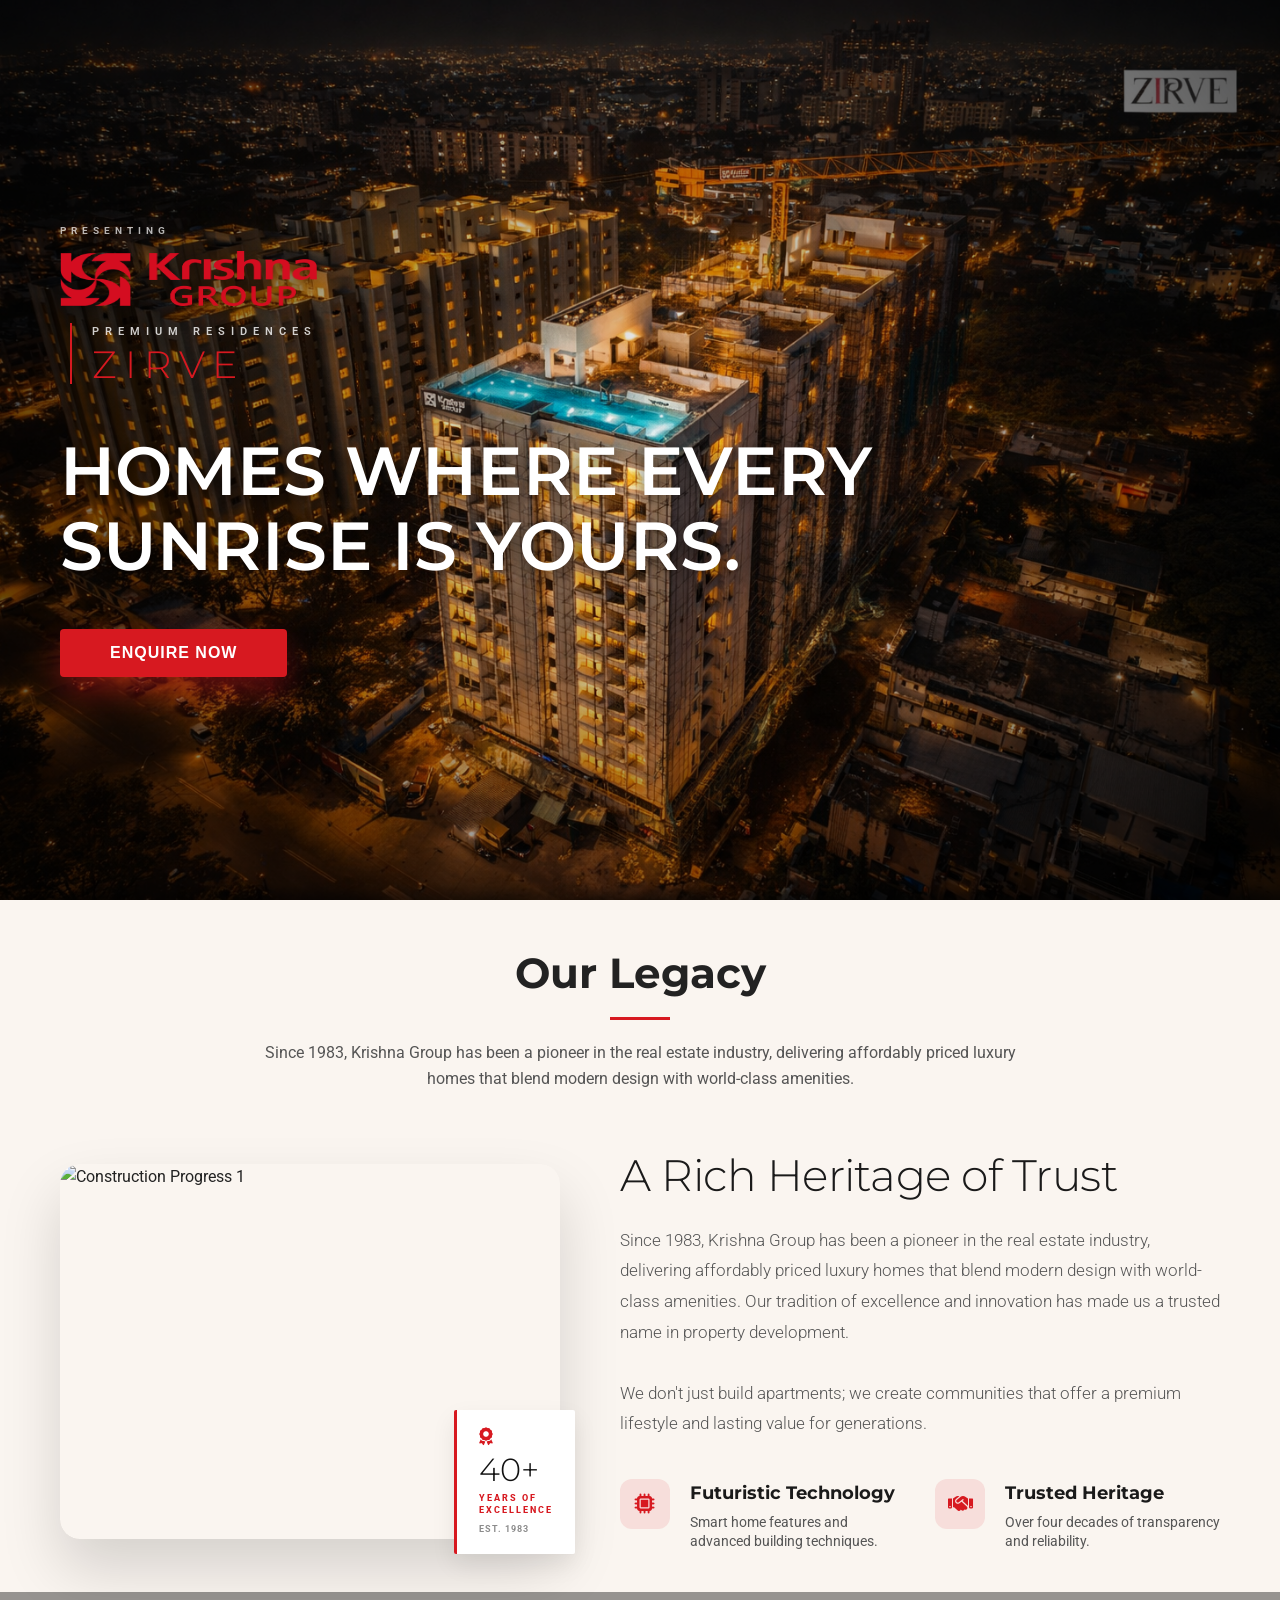
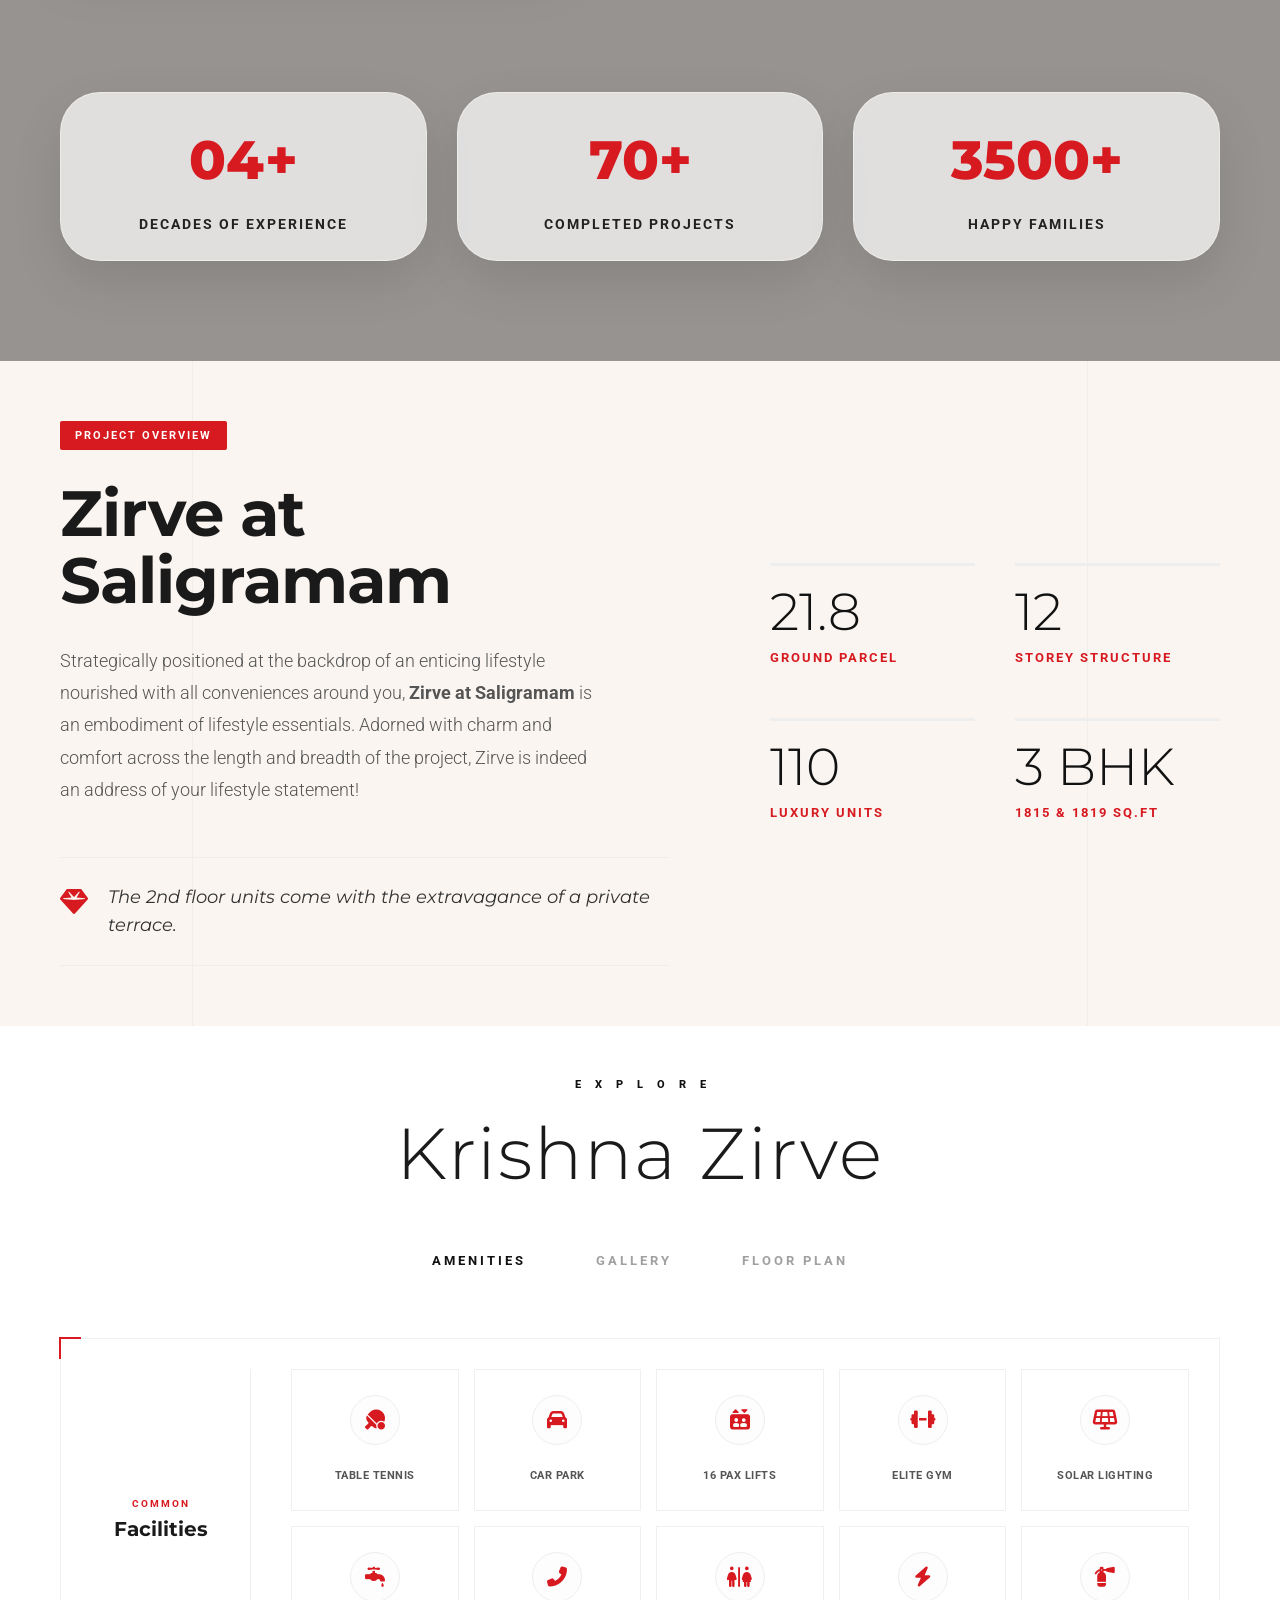
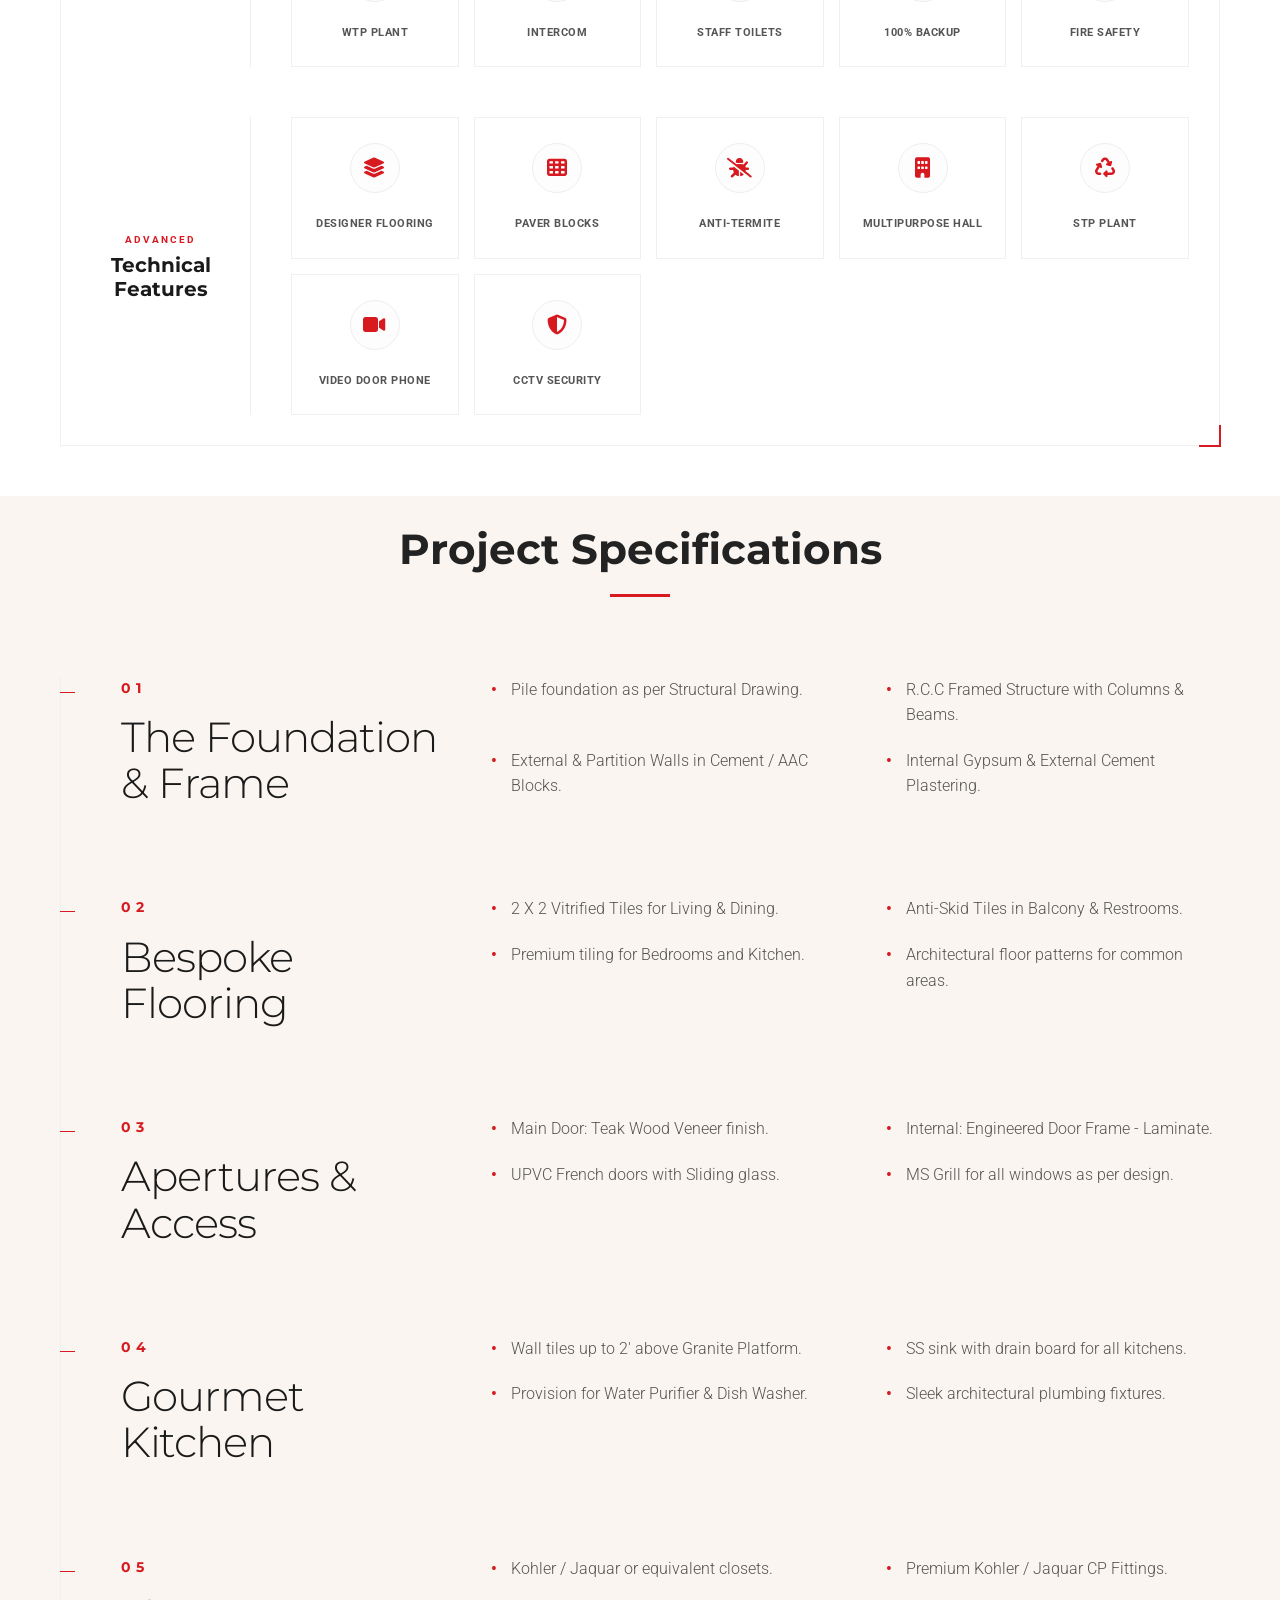
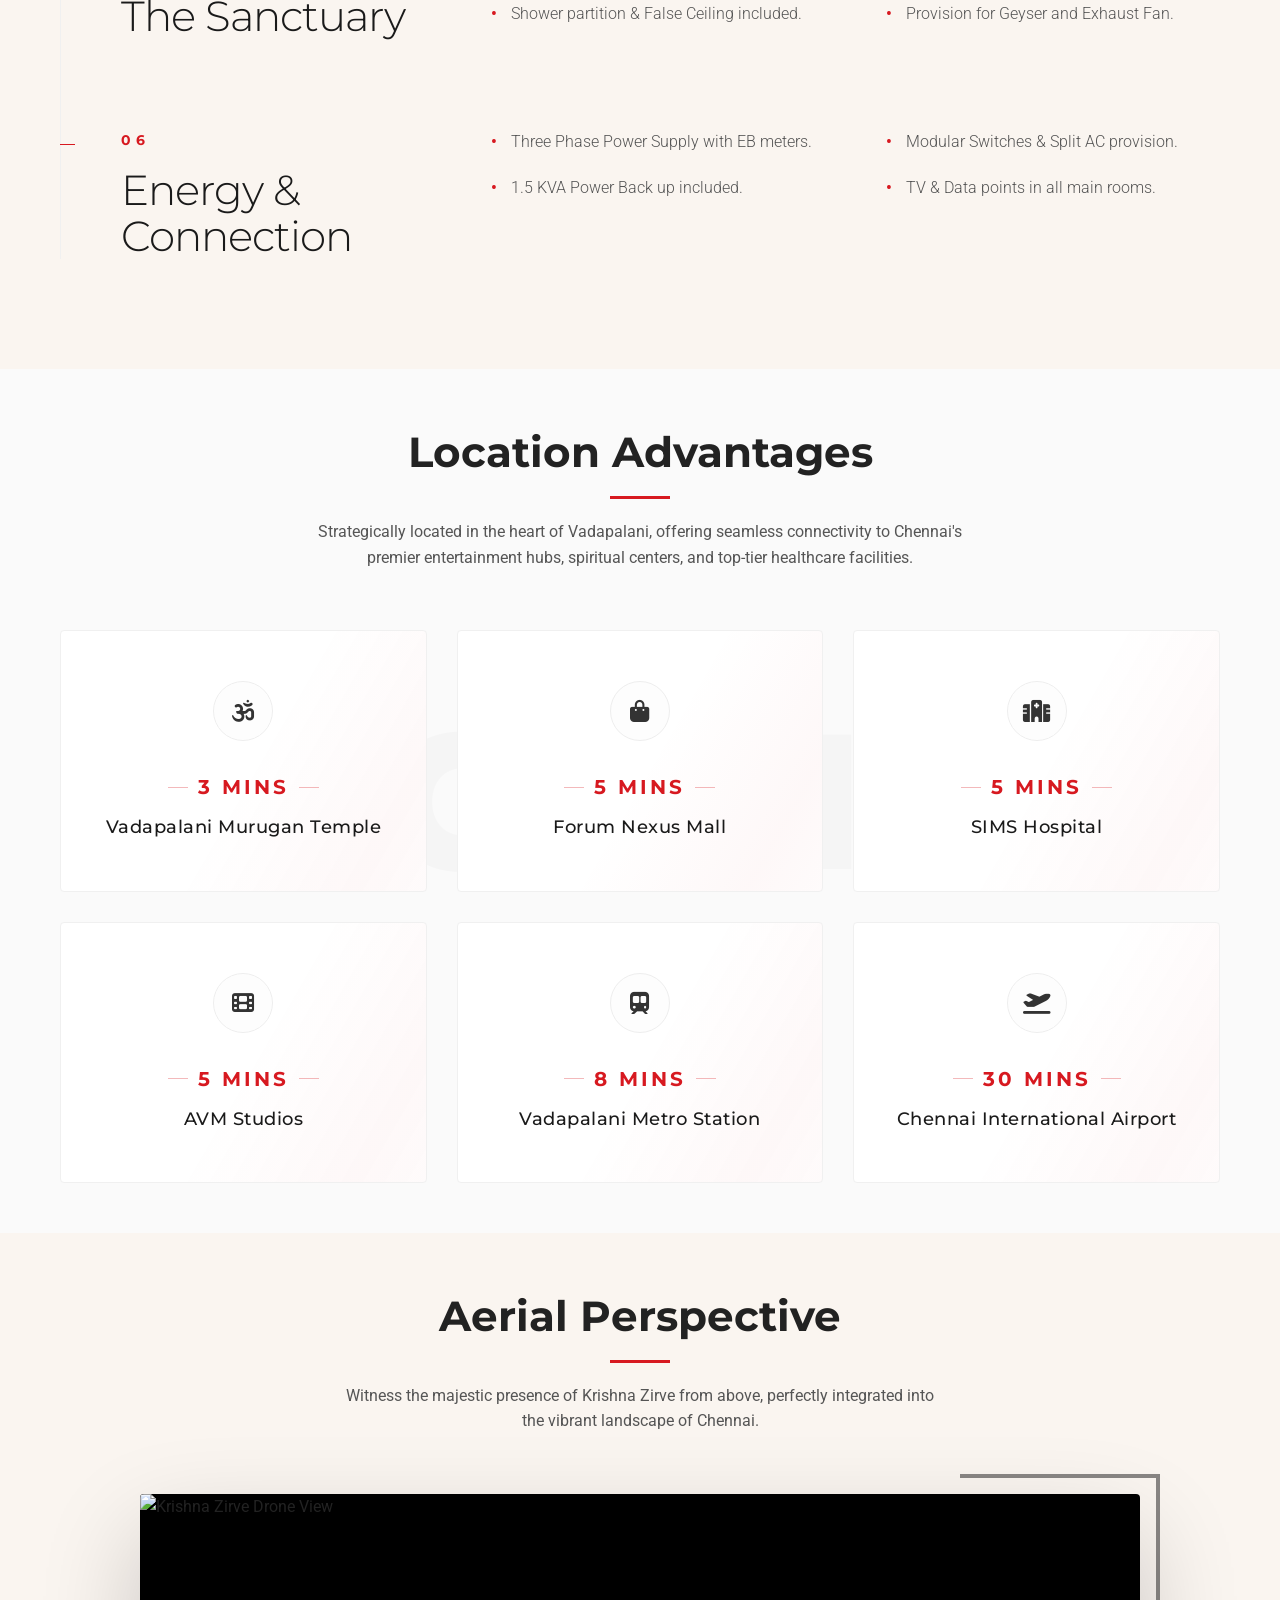
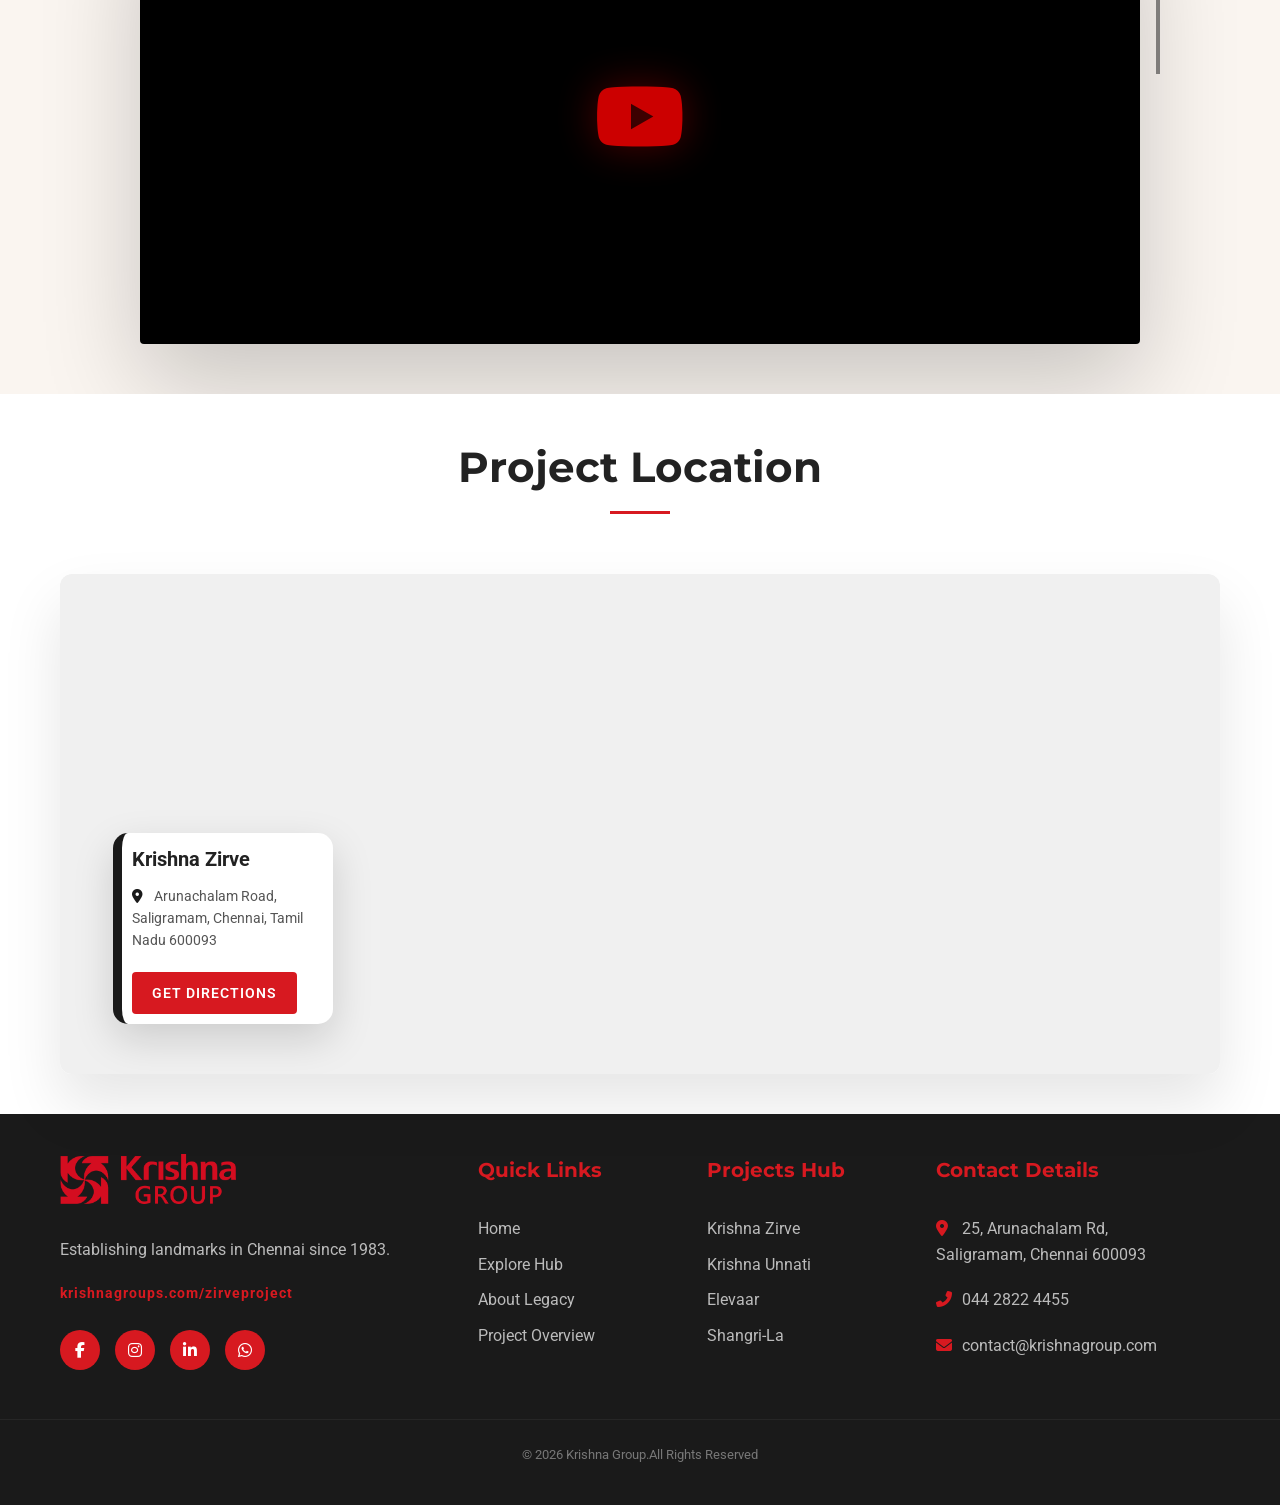
==== commit 77f768b5: "image path corrections" ====
--- a/index.html
+++ b/index.html
@@ -8,7 +8,7 @@
     <meta name="description"
         content="Redefining luxury living in Chennai since 1983. Explore premium residential projects by Krishna Group, including Krishna Zirve and Krishna Unnati.">
     <link rel="stylesheet" href="styles.css">
-    <link rel="icon" type="image/png" href="Krishna-Groups/KrishnaGroup_Redesign/favicon.png?v=2">
+    <link rel="icon" type="image/png" href="KrishnaGroup_Redesign/favicon.png?v=2">
     <!-- Google Fonts: Montserrat for Headings, Roboto for Body -->
     <link
         href="https://fonts.googleapis.com/css2?family=Montserrat:wght@400;500;600;700&family=Roboto:wght@300;400;500&display=swap"
@@ -23,13 +23,13 @@
 
     <!-- Hero Section (Landing Page Style) -->
     <section class="hero" id="home">
-        <img src="Krishna-Groups/KrishnaGroup_Redesign/banner.png" alt="Luxury Real Estate" class="hero-bg">
+        <img src="KrishnaGroup_Redesign/banner.png" alt="Luxury Real Estate" class="hero-bg">
         <div class="container hero-container">
             
             <!-- Top Left Branding (Now inside container for alignment) -->
             <div class="hero-top-branding">
                 <span class="hero-presenting-label">PRESENTING</span>
-                <img src="Krishna-Groups/KrishnaGroup_Redesign/logo.png" alt="Krishna Group Official Logo" class="hero-top-logo">
+                <img src="KrishnaGroup_Redesign/logo.png" alt="Krishna Group Official Logo" class="hero-top-logo">
                 <div class="hero-zirve-branding">
                     <span class="hero-zirve-prefix">PREMIUM RESIDENCES</span>
                     <h2 class="hero-zirve-name">ZIRVE</h2>
@@ -107,12 +107,12 @@
             <div class="legacy-grid">
                 <div class="legacy-image reveal">
                     <div class="legacy-slider" style="position: relative; width: 100%; aspect-ratio: 4/3; overflow: hidden; border-radius: 20px; box-shadow: 0 30px 60px rgba(0,0,0,0.15);">
-                        <img src="Krishna-Groups/KrishnaGroup_Redesign/Gallery/prog_1.jpg" alt="Construction Progress 1" class="legacy-slide" style="position: absolute; top:0; left:0; width:100%; height:100%; object-fit:cover; opacity: 1; transition: opacity 1s ease;">
-                        <img src="Krishna-Groups/KrishnaGroup_Redesign/Gallery/prog_2.jpg" alt="Construction Progress 2" class="legacy-slide" style="position: absolute; top:0; left:0; width:100%; height:100%; object-fit:cover; opacity: 0; transition: opacity 1s ease;">
-                        <img src="Krishna-Groups/KrishnaGroup_Redesign/Gallery/prog_3.jpg" alt="Construction Progress 3" class="legacy-slide" style="position: absolute; top:0; left:0; width:100%; height:100%; object-fit:cover; opacity: 0; transition: opacity 1s ease;">
-                        <img src="Krishna-Groups/KrishnaGroup_Redesign/Gallery/prog_4.jpg" alt="Construction Progress 4" class="legacy-slide" style="position: absolute; top:0; left:0; width:100%; height:100%; object-fit:cover; opacity: 0; transition: opacity 1s ease;">
-                        <img src="Krishna-Groups/KrishnaGroup_Redesign/Gallery/prog_5.jpg" alt="Construction Progress 5" class="legacy-slide" style="position: absolute; top:0; left:0; width:100%; height:100%; object-fit:cover; opacity: 0; transition: opacity 1s ease;">
-                        <img src="Krishna-Groups/KrishnaGroup_Redesign/Gallery/prog_6.jpg" alt="Construction Progress 6" class="legacy-slide" style="position: absolute; top:0; left:0; width:100%; height:100%; object-fit:cover; opacity: 0; transition: opacity 1s ease;">
+                        <img src="KrishnaGroup_Redesign/Gallery/prog_1.jpg" alt="Construction Progress 1" class="legacy-slide" style="position: absolute; top:0; left:0; width:100%; height:100%; object-fit:cover; opacity: 1; transition: opacity 1s ease;">
+                        <img src="KrishnaGroup_Redesign/Gallery/prog_2.jpg" alt="Construction Progress 2" class="legacy-slide" style="position: absolute; top:0; left:0; width:100%; height:100%; object-fit:cover; opacity: 0; transition: opacity 1s ease;">
+                        <img src="KrishnaGroup_Redesign/Gallery/prog_3.jpg" alt="Construction Progress 3" class="legacy-slide" style="position: absolute; top:0; left:0; width:100%; height:100%; object-fit:cover; opacity: 0; transition: opacity 1s ease;">
+                        <img src="KrishnaGroup_Redesign/Gallery/prog_4.jpg" alt="Construction Progress 4" class="legacy-slide" style="position: absolute; top:0; left:0; width:100%; height:100%; object-fit:cover; opacity: 0; transition: opacity 1s ease;">
+                        <img src="KrishnaGroup_Redesign/Gallery/prog_5.jpg" alt="Construction Progress 5" class="legacy-slide" style="position: absolute; top:0; left:0; width:100%; height:100%; object-fit:cover; opacity: 0; transition: opacity 1s ease;">
+                        <img src="KrishnaGroup_Redesign/Gallery/prog_6.jpg" alt="Construction Progress 6" class="legacy-slide" style="position: absolute; top:0; left:0; width:100%; height:100%; object-fit:cover; opacity: 0; transition: opacity 1s ease;">
                     </div>
                     <div class="legacy-experience-badge">
                         <i class="fas fa-award" style="color: var(--accent-color); font-size: 18px; margin-bottom: 8px;"></i>
@@ -336,21 +336,21 @@
                     <!-- Gallery Tab -->
                     <div id="explore-gallery" class="explore-tab-content">
                         <div class="explore-grid gallery-grid-special">
-                            <div class="explore-card"><img src="Krishna-Groups/KrishnaGroup_Redesign/Gallery/gallery_1.jpg" alt="Zirve Architecture"><div class="card-caption"><i class="fas fa-expand"></i><h4>Architecture</h4></div></div>
-                            <div class="explore-card"><img src="Krishna-Groups/KrishnaGroup_Redesign/Gallery/gallery_2.jpg" alt="Premium View"><div class="card-caption"><i class="fas fa-expand"></i><h4>Premium View</h4></div></div>
-                            <div class="explore-card"><img src="Krishna-Groups/KrishnaGroup_Redesign/Gallery/gallery_3.jpg" alt="Luxury Living"><div class="card-caption"><i class="fas fa-expand"></i><h4>Luxury Living</h4></div></div>
-                            <div class="explore-card"><img src="Krishna-Groups/KrishnaGroup_Redesign/Gallery/gallery_4.jpg" alt="Modern Design"><div class="card-caption"><i class="fas fa-expand"></i><h4>Modern Design</h4></div></div>
-                            <div class="explore-card"><img src="Krishna-Groups/KrishnaGroup_Redesign/Gallery/gallery_5.jpg" alt="Interior Details"><div class="card-caption"><i class="fas fa-expand"></i><h4>Interior Details</h4></div></div>
-                            <div class="explore-card"><img src="Krishna-Groups/KrishnaGroup_Redesign/Gallery/gallery_6.jpg" alt="Executive Suites"><div class="card-caption"><i class="fas fa-expand"></i><h4>Executive Suites</h4></div></div>
-                            <div class="explore-card"><img src="Krishna-Groups/KrishnaGroup_Redesign/Gallery/gallery_7.jpg" alt="Urban Lifestyle"><div class="card-caption"><i class="fas fa-expand"></i><h4>Urban Lifestyle</h4></div></div>
-                            <div class="explore-card"><img src="Krishna-Groups/KrishnaGroup_Redesign/Gallery/gallery_8.jpg" alt="Master Crafts"><div class="card-caption"><i class="fas fa-expand"></i><h4>Master Crafts</h4></div></div>
-                            <div class="explore-card"><img src="Krishna-Groups/KrishnaGroup_Redesign/Gallery/gallery_9.jpg" alt="Zen Space"><div class="card-caption"><i class="fas fa-expand"></i><h4>Zen Space</h4></div></div>
-                            <div class="explore-card"><img src="Krishna-Groups/KrishnaGroup_Redesign/Gallery/gallery_10.jpg" alt="Elite Lounge"><div class="card-caption"><i class="fas fa-expand"></i><h4>Elite Lounge</h4></div></div>
-                            <div class="explore-card"><img src="Krishna-Groups/KrishnaGroup_Redesign/Gallery/gallery_11.jpg" alt="Grand Entrance"><div class="card-caption"><i class="fas fa-expand"></i><h4>Grand Entrance</h4></div></div>
-                            <div class="explore-card"><img src="Krishna-Groups/KrishnaGroup_Redesign/Gallery/gallery_12.jpg" alt="Sunset View"><div class="card-caption"><i class="fas fa-expand"></i><h4>Sunset View</h4></div></div>
-                            <div class="explore-card"><img src="Krishna-Groups/KrishnaGroup_Redesign/Gallery/gallery_13.jpg" alt="Chic Decor"><div class="card-caption"><i class="fas fa-expand"></i><h4>Chic Decor</h4></div></div>
-                            <div class="explore-card"><img src="Krishna-Groups/KrishnaGroup_Redesign/Gallery/gallery_14.jpg" alt="Prime Facade"><div class="card-caption"><i class="fas fa-expand"></i><h4>Prime Facade</h4></div></div>
-                            <div class="explore-card"><img src="Krishna-Groups/KrishnaGroup_Redesign/Gallery/gallery_15.jpg" alt="Evening Ambiance"><div class="card-caption"><i class="fas fa-expand"></i><h4>Evening Ambiance</h4></div></div>
+                            <div class="explore-card"><img src="KrishnaGroup_Redesign/Gallery/gallery_1.jpg" alt="Zirve Architecture"><div class="card-caption"><i class="fas fa-expand"></i><h4>Architecture</h4></div></div>
+                            <div class="explore-card"><img src="KrishnaGroup_Redesign/Gallery/gallery_2.jpg" alt="Premium View"><div class="card-caption"><i class="fas fa-expand"></i><h4>Premium View</h4></div></div>
+                            <div class="explore-card"><img src="KrishnaGroup_Redesign/Gallery/gallery_3.jpg" alt="Luxury Living"><div class="card-caption"><i class="fas fa-expand"></i><h4>Luxury Living</h4></div></div>
+                            <div class="explore-card"><img src="KrishnaGroup_Redesign/Gallery/gallery_4.jpg" alt="Modern Design"><div class="card-caption"><i class="fas fa-expand"></i><h4>Modern Design</h4></div></div>
+                            <div class="explore-card"><img src="KrishnaGroup_Redesign/Gallery/gallery_5.jpg" alt="Interior Details"><div class="card-caption"><i class="fas fa-expand"></i><h4>Interior Details</h4></div></div>
+                            <div class="explore-card"><img src="KrishnaGroup_Redesign/Gallery/gallery_6.jpg" alt="Executive Suites"><div class="card-caption"><i class="fas fa-expand"></i><h4>Executive Suites</h4></div></div>
+                            <div class="explore-card"><img src="KrishnaGroup_Redesign/Gallery/gallery_7.jpg" alt="Urban Lifestyle"><div class="card-caption"><i class="fas fa-expand"></i><h4>Urban Lifestyle</h4></div></div>
+                            <div class="explore-card"><img src="KrishnaGroup_Redesign/Gallery/gallery_8.jpg" alt="Master Crafts"><div class="card-caption"><i class="fas fa-expand"></i><h4>Master Crafts</h4></div></div>
+                            <div class="explore-card"><img src="KrishnaGroup_Redesign/Gallery/gallery_9.jpg" alt="Zen Space"><div class="card-caption"><i class="fas fa-expand"></i><h4>Zen Space</h4></div></div>
+                            <div class="explore-card"><img src="KrishnaGroup_Redesign/Gallery/gallery_10.jpg" alt="Elite Lounge"><div class="card-caption"><i class="fas fa-expand"></i><h4>Elite Lounge</h4></div></div>
+                            <div class="explore-card"><img src="KrishnaGroup_Redesign/Gallery/gallery_11.jpg" alt="Grand Entrance"><div class="card-caption"><i class="fas fa-expand"></i><h4>Grand Entrance</h4></div></div>
+                            <div class="explore-card"><img src="KrishnaGroup_Redesign/Gallery/gallery_12.jpg" alt="Sunset View"><div class="card-caption"><i class="fas fa-expand"></i><h4>Sunset View</h4></div></div>
+                            <div class="explore-card"><img src="KrishnaGroup_Redesign/Gallery/gallery_13.jpg" alt="Chic Decor"><div class="card-caption"><i class="fas fa-expand"></i><h4>Chic Decor</h4></div></div>
+                            <div class="explore-card"><img src="KrishnaGroup_Redesign/Gallery/gallery_14.jpg" alt="Prime Facade"><div class="card-caption"><i class="fas fa-expand"></i><h4>Prime Facade</h4></div></div>
+                            <div class="explore-card"><img src="KrishnaGroup_Redesign/Gallery/gallery_15.jpg" alt="Evening Ambiance"><div class="card-caption"><i class="fas fa-expand"></i><h4>Evening Ambiance</h4></div></div>
                         </div>
                     </div>
 
@@ -360,23 +360,23 @@
                             <div class="floor-plan-slider" id="floor-plan-slider">
                                 <div class="floor-item active">
                                     <div class="floor-label-overlay">Stilt Floor Plan</div>
-                                    <img src="Krishna-Groups/KrishnaGroup_Redesign/stilt_floor_plan.png" alt="Stilt Floor Plan">
+                                    <img src="KrishnaGroup_Redesign/stilt_floor_plan.png" alt="Stilt Floor Plan">
                                 </div>
                                 <div class="floor-item">
                                     <div class="floor-label-overlay">1st Floor Parking</div>
-                                    <img src="Krishna-Groups/KrishnaGroup_Redesign/parking_floor_plan.png" alt="1st Floor Parking">
+                                    <img src="KrishnaGroup_Redesign/parking_floor_plan.png" alt="1st Floor Parking">
                                 </div>
                                 <div class="floor-item">
                                     <div class="floor-label-overlay">2nd Floor Plan</div>
-                                    <img src="Krishna-Groups/KrishnaGroup_Redesign/second_floor_plan.webp" alt="2nd Floor Plan">
+                                    <img src="KrishnaGroup_Redesign/second_floor_plan.webp" alt="2nd Floor Plan">
                                 </div>
                                 <div class="floor-item">
                                     <div class="floor-label-overlay">Typical Floor Plan (3rd - 12th)</div>
-                                    <img src="Krishna-Groups/KrishnaGroup_Redesign/typical_floor_plan.webp" alt="Typical Floor Plan">
+                                    <img src="KrishnaGroup_Redesign/typical_floor_plan.webp" alt="Typical Floor Plan">
                                 </div>
                                 <div class="floor-item">
                                     <div class="floor-label-overlay">Typical Unit Plan</div>
-                                    <img src="Krishna-Groups/KrishnaGroup_Redesign/typical_unit_plan.webp" alt="Typical Unit Plan">
+                                    <img src="KrishnaGroup_Redesign/typical_unit_plan.webp" alt="Typical Unit Plan">
                                 </div>
                             </div>
                         </div>
@@ -560,7 +560,7 @@
 
             <div class="video-wrapper">
                 <div class="video-inner drone-video-thumb">
-                    <img src="Krishna-Groups/KrishnaGroup_Redesign/legacy_drone.jpg" alt="Krishna Zirve Drone View">
+                    <img src="KrishnaGroup_Redesign/legacy_drone.jpg" alt="Krishna Zirve Drone View">
                     <div class="video-play-overlay">
                         <i class="fab fa-youtube"></i>
                     </div>
@@ -600,7 +600,7 @@
     <footer>
         <div class="container footer-grid">
             <div class="footer-col reveal">
-                <img src="Krishna-Groups/KrishnaGroup_Redesign/logo.png" alt="Krishna Group Official Logo" style="height: 50px; margin-bottom: 25px;">
+                <img src="KrishnaGroup_Redesign/logo.png" alt="Krishna Group Official Logo" style="height: 50px; margin-bottom: 25px;">
                 <p>Establishing landmarks in Chennai since 1983.</p>
                 <div class="footer-url" style="margin: 15px 0; color: #fff; font-size: 14px; letter-spacing: 1px;">
                     <a href="https://krishnagroups.com/zirveproject" style="color: var(--accent-color); font-weight: 700;">krishnagroups.com/zirveproject</a>
--- a/styles.css
+++ b/styles.css
@@ -490,7 +490,7 @@
 .stats-milestones {
   position: relative;
   padding: 100px 0;
-  background: url('Krishna-Groups/KrishnaGroup_Redesign/about.png') no-repeat center center/cover;
+  background: url('KrishnaGroup_Redesign/about.png') no-repeat center center/cover;
   background-attachment: fixed;
   /* Normal scroll effect as per user request */
 }
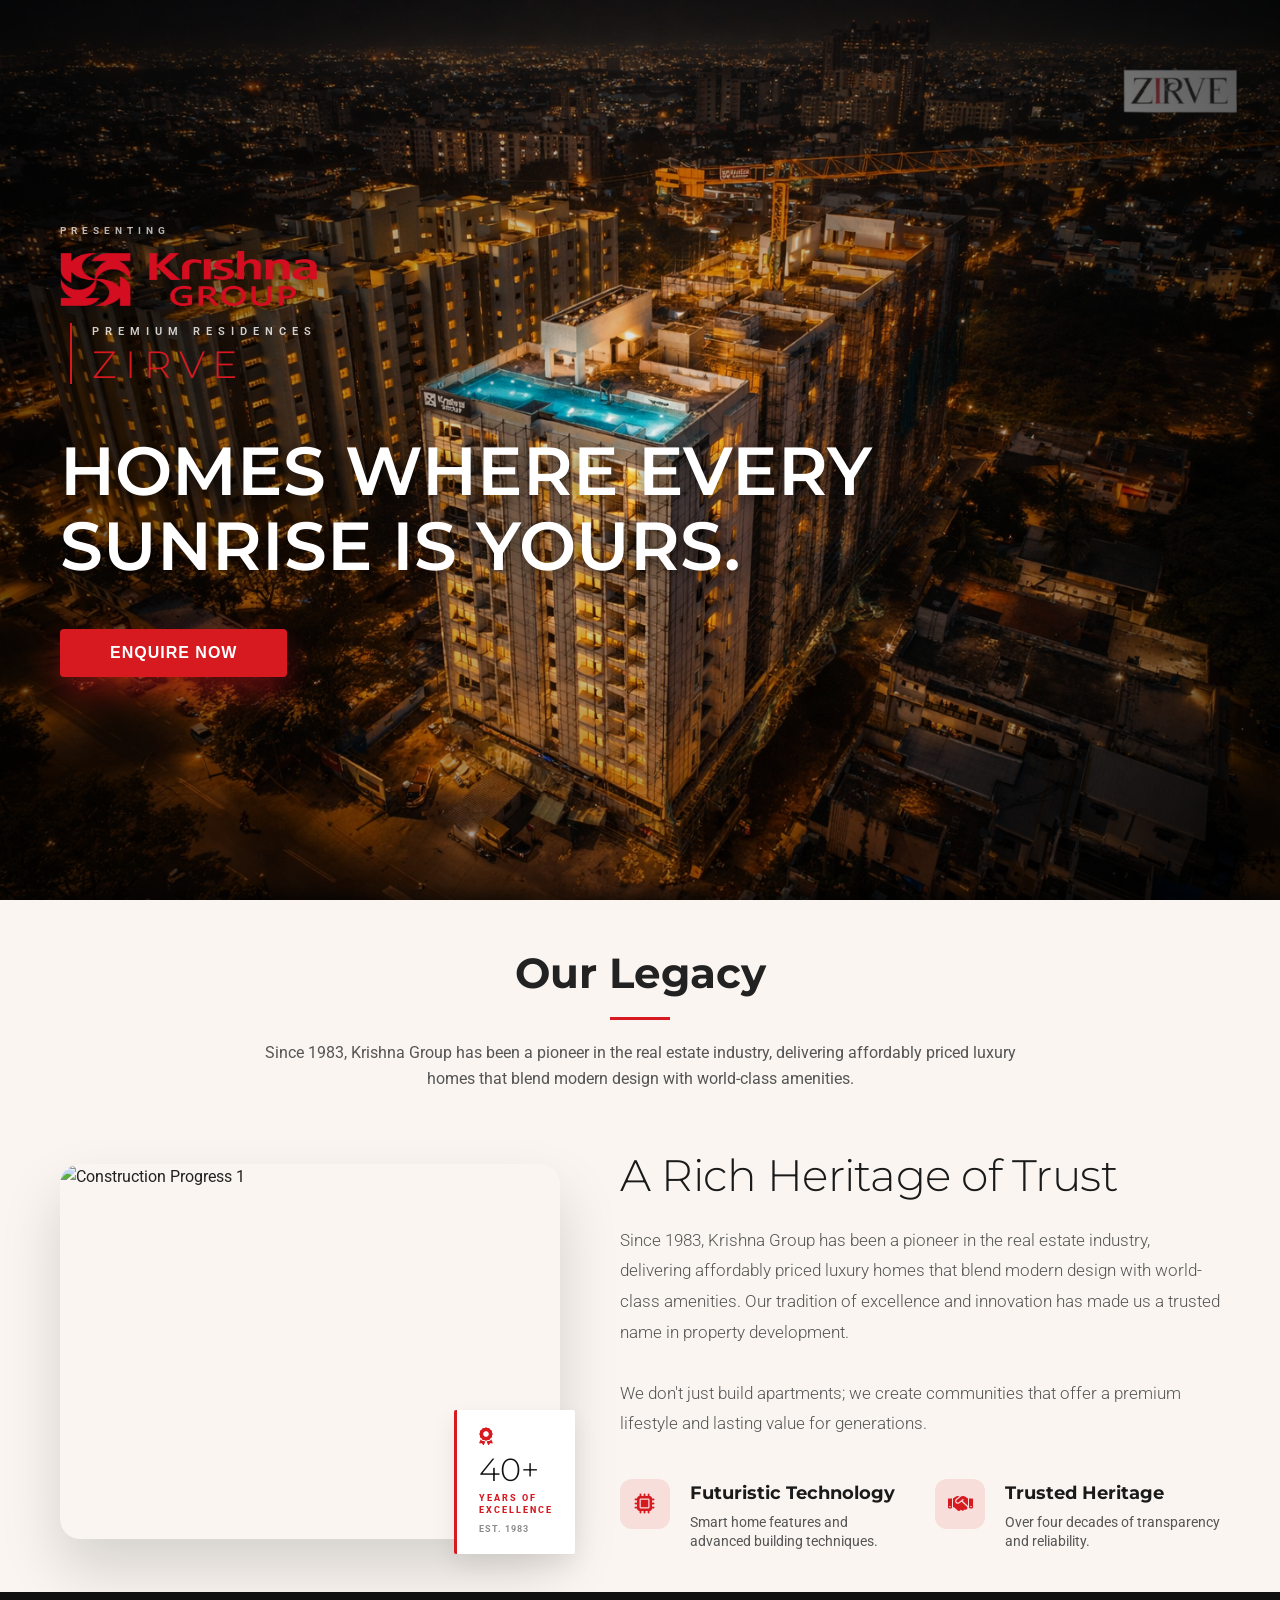
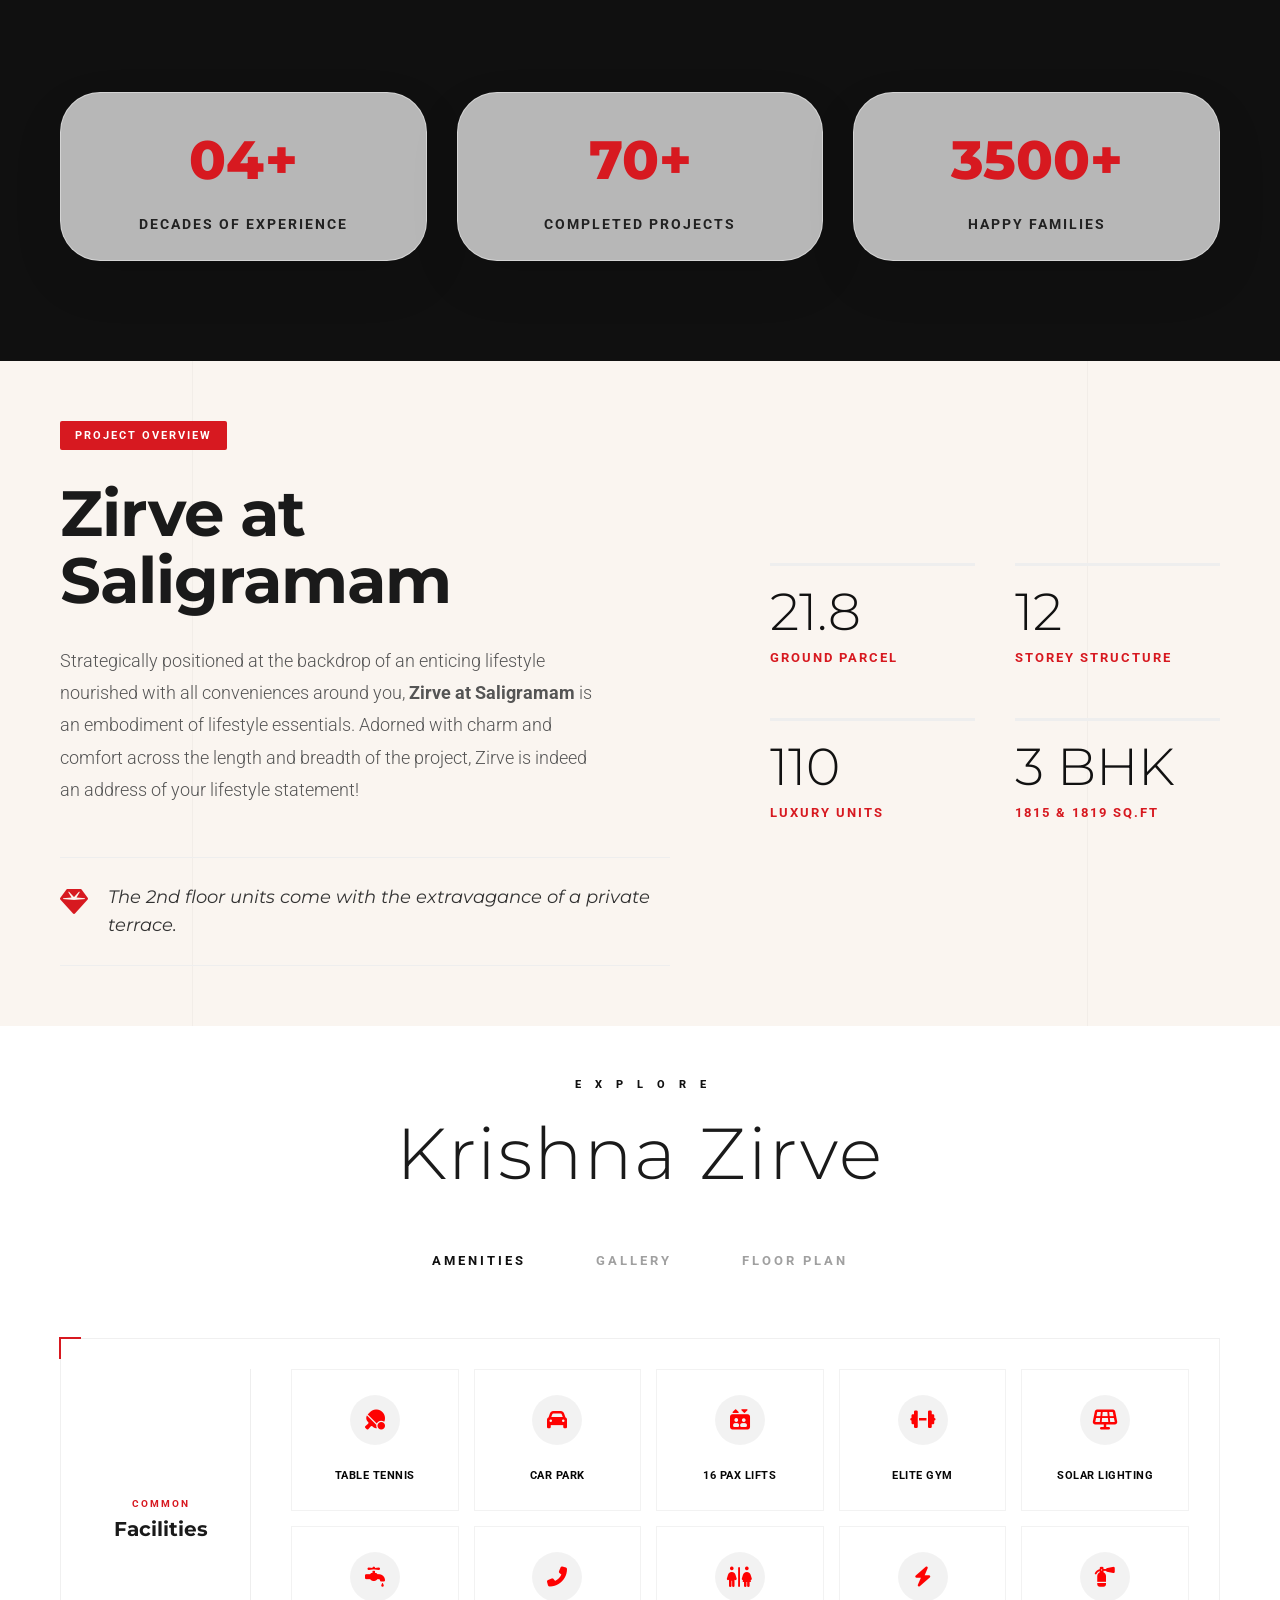
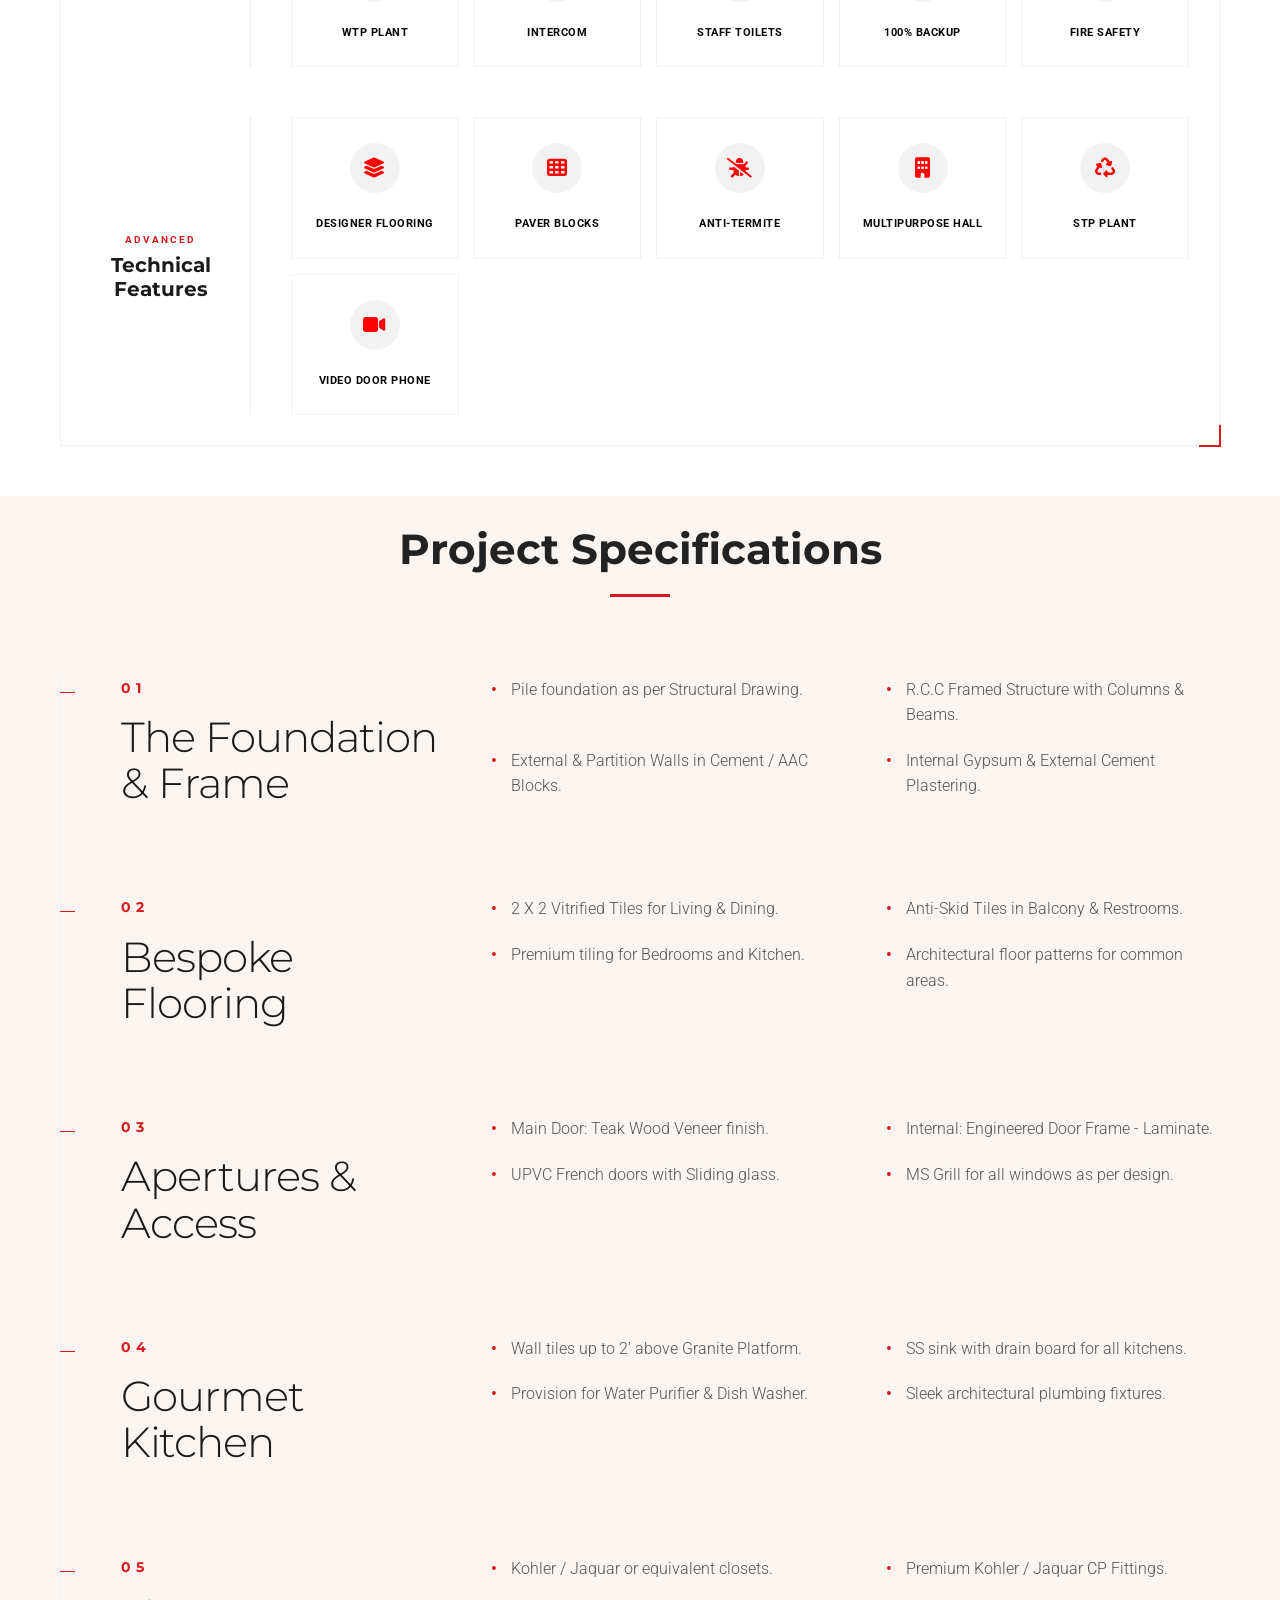
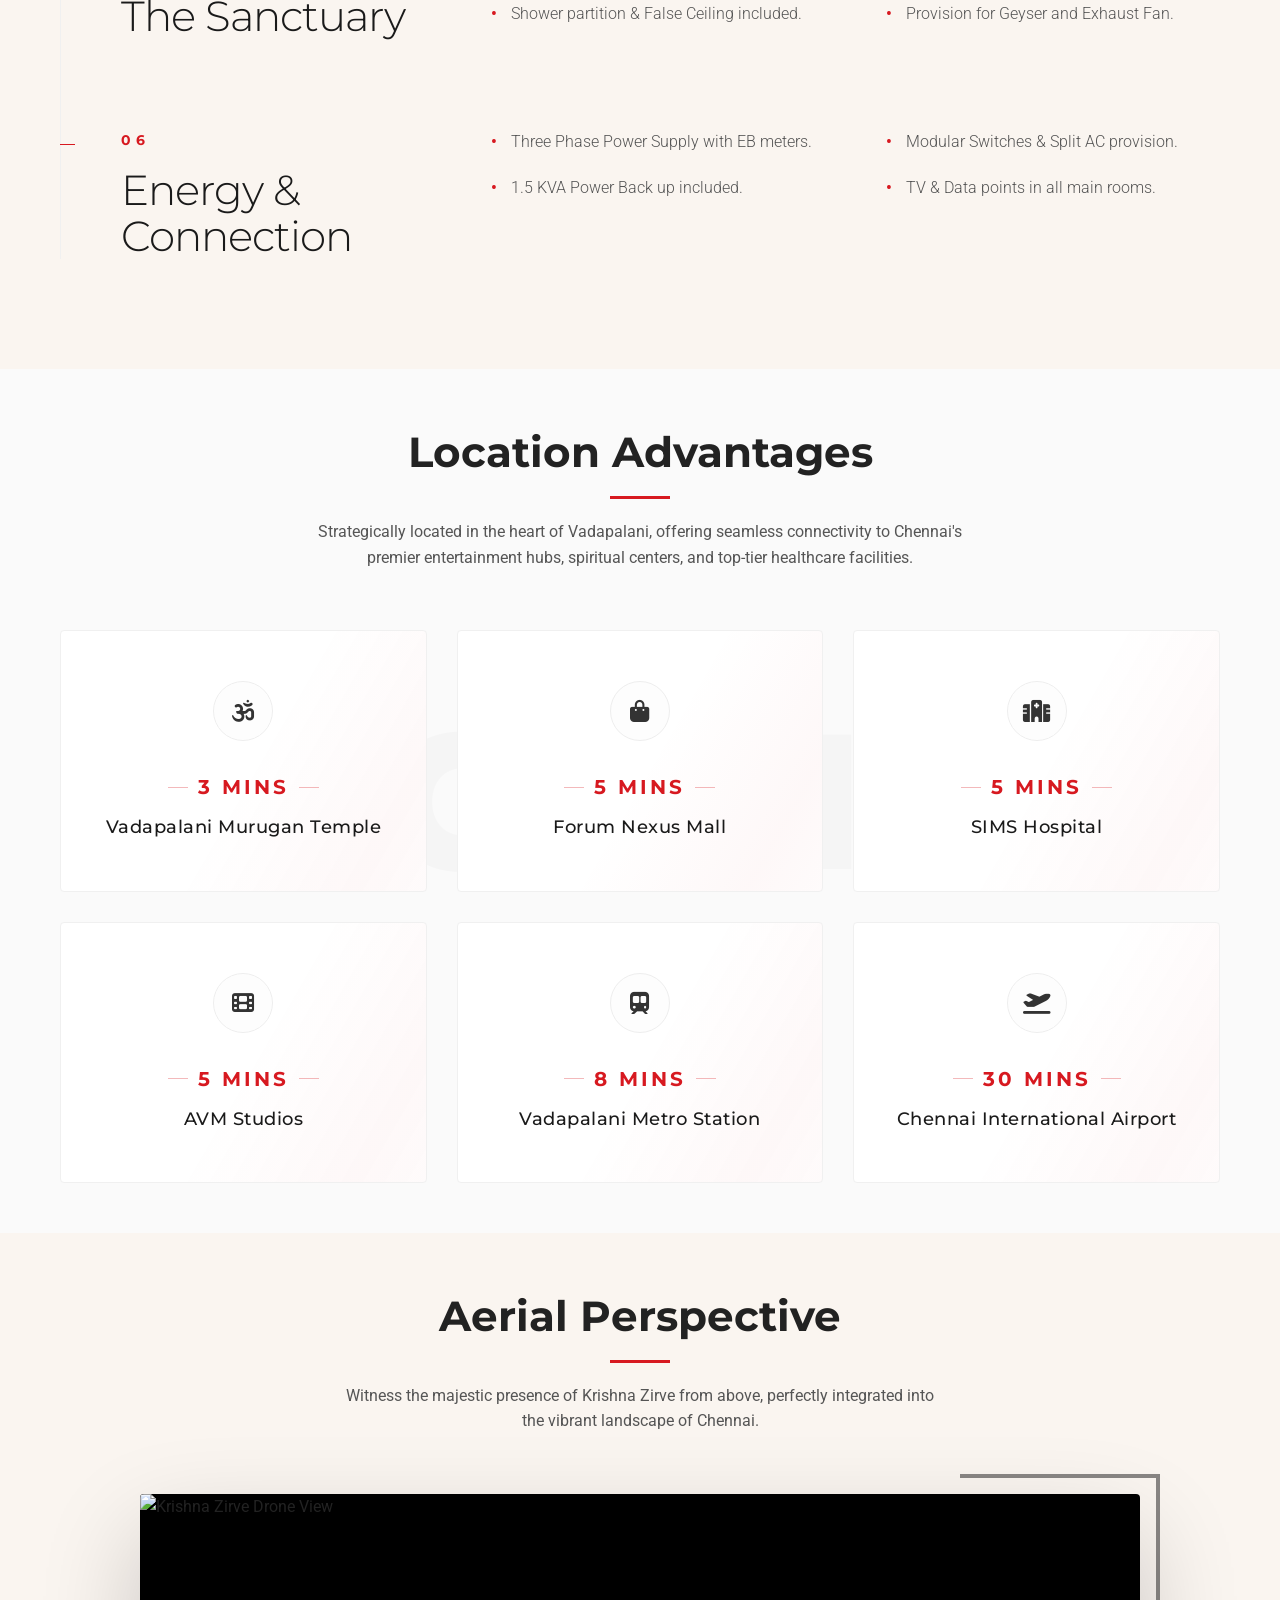
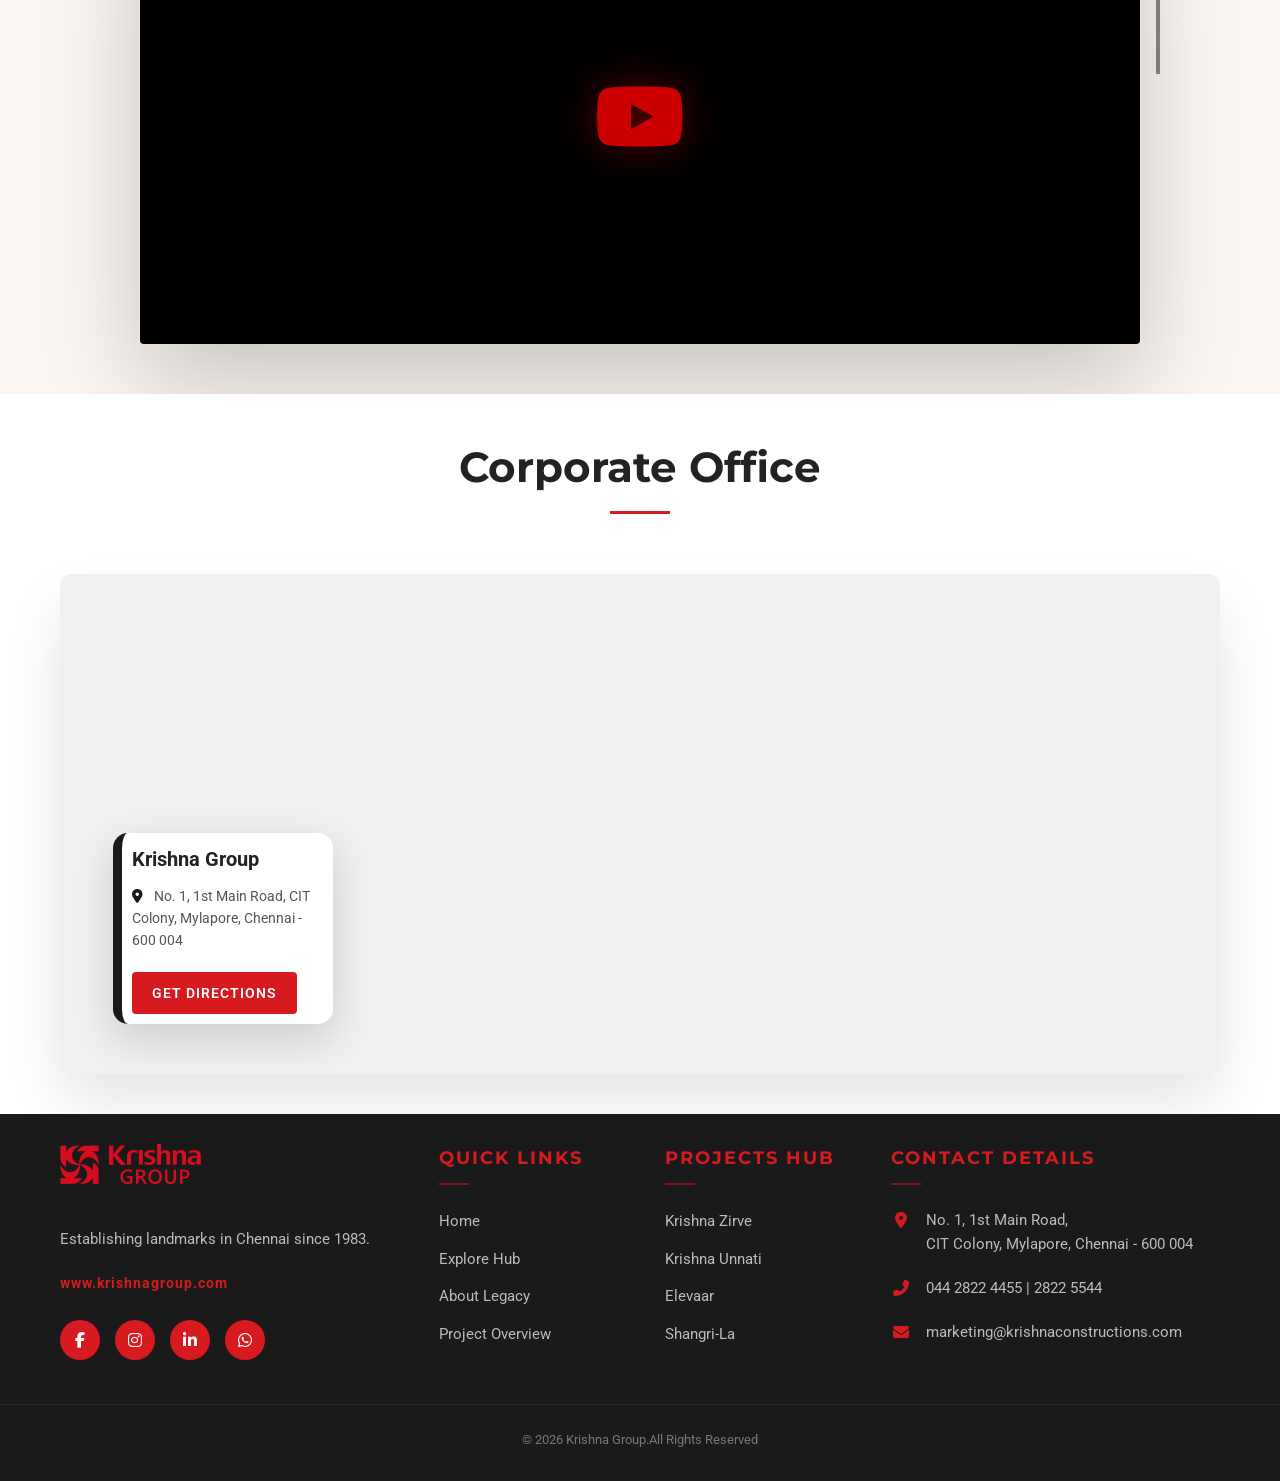
==== commit 6b1e63cf: "specification UI chnage" ====
--- a/index.html
+++ b/index.html
@@ -570,26 +570,26 @@
         </div>
     </section>
 
-    <!-- Project Location Section -->
-    <section class="project-location reveal">
+    <!-- Corporate Office Section -->
+    <section class="project-location reveal" id="office">
         <div class="container">
             <div class="section-title">
-                <h2>Project Location</h2>
+                <h2>Corporate Office</h2>
                 <div class="divider"></div>
             </div>
 
             <div class="map-container">
                 <div class="map-inner">
                     <iframe
-                        src="https://www.google.com/maps/embed?pb=!1m18!1m12!1m3!1d15545.922114389025!2d80.1982705!3d13.0401564!2m3!1f0!2f0!3f0!3m2!1i1024!2i768!4f13.1!3m3!1m2!1s0x3a5266e7f8e8e8e9%3A0x6a0c9a0c9a0c9a0d!2sSaligramam!5e0!3m2!1sen!2sin!4v1710688000000!5m2!1sen!2sin"
+                        src="https://www.google.com/maps/embed?pb=!1m18!1m12!1m3!1d3886.9109278216742!2d80.25862357321104!3d13.041341413349192!2m3!1f0!2f0!3f0!3m2!1i1024!2i768!4f13.1!3m3!1m2!1s0x3a526633e64e2937%3A0xf19946c77823a374!2s1%2C%201st%20Main%20Rd%2C%20CIT%20Colony%2C%20Mylapore%2C%20Chennai%2C%20Tamil%20Nadu%20600004!5e0!3m2!1sen!2sin!4v1773893873182!5m2!1sen!2sin"
                         width="100%" height="450" style="border:0;" allowfullscreen="" loading="lazy"
                         referrerpolicy="no-referrer-when-downgrade">
                     </iframe>
                 </div>
                 <div class="map-overlay-card">
-                    <h3>Krishna Zirve</h3>
-                    <p><i class="fas fa-map-marker-alt"></i> Arunachalam Road, Saligramam, Chennai, Tamil Nadu 600093</p>
-                    <a href="https://maps.app.goo.gl/6Lpj8BBsx5TWXdp98" target="_blank" class="btn btn-primary"
+                    <h3>Krishna Group</h3>
+                    <p><i class="fas fa-map-marker-alt"></i> No. 1, 1st Main Road, CIT Colony, Mylapore, Chennai - 600 004</p>
+                    <a href="https://maps.app.goo.gl/ZsKsbbwcRXA3cb4m7" target="_blank" class="btn btn-primary"
                         style="padding: 10px 20px; font-size: 14px;">GET DIRECTIONS</a>
                 </div>
             </div>
@@ -600,10 +600,10 @@
     <footer>
         <div class="container footer-grid">
             <div class="footer-col reveal">
-                <img src="KrishnaGroup_Redesign/logo.png" alt="Krishna Group Official Logo" style="height: 50px; margin-bottom: 25px;">
+                <img src="KrishnaGroup_Redesign/logo.png" alt="Krishna Group Official Logo" style="height: 40px; margin-bottom: 35px;">
                 <p>Establishing landmarks in Chennai since 1983.</p>
                 <div class="footer-url" style="margin: 15px 0; color: #fff; font-size: 14px; letter-spacing: 1px;">
-                    <a href="https://krishnagroups.com/zirveproject" style="color: var(--accent-color); font-weight: 700;">krishnagroups.com/zirveproject</a>
+                    <a href="https://www.krishnagroup.com" style="color: var(--accent-color); font-weight: 700;">www.krishnagroup.com</a>
                 </div>
                 <div class="social-links" style="display: flex; gap: 15px; margin-top: 25px;">
                     <a href="#" style="background: var(--accent-color); color: white; width: 40px; height: 40px; border-radius: 50%; display: flex; align-items: center; justify-content: center; transition: 0.3s;"><i class="fab fa-facebook-f"></i></a>
@@ -614,28 +614,36 @@
             </div>
             <div class="footer-col reveal" style="transition-delay: 0.1s;">
                 <h4>Quick Links</h4>
-                <ul style="color: #bbb;">
-                    <li style="margin-bottom: 10px;"><a href="#home">Home</a></li>
-                    <li style="margin-bottom: 10px;"><a href="#explore">Explore Hub</a></li>
-                    <li style="margin-bottom: 10px;"><a href="#about">About Legacy</a></li>
-                    <li style="margin-bottom: 10px;"><a href="#snapshot">Project Overview</a></li>
+                <ul>
+                    <li><a href="#home">Home</a></li>
+                    <li><a href="#explore">Explore Hub</a></li>
+                    <li><a href="#about">About Legacy</a></li>
+                    <li><a href="#snapshot">Project Overview</a></li>
                 </ul>
             </div>
             <div class="footer-col reveal" style="transition-delay: 0.2s;">
                 <h4>Projects Hub</h4>
-                <ul style="color: #bbb;">
-                    <li style="margin-bottom: 10px;"><a href="#">Krishna Zirve</a></li>
-                    <li style="margin-bottom: 10px;"><a href="#">Krishna Unnati</a></li>
-                    <li style="margin-bottom: 10px;"><a href="#">Elevaar</a></li>
-                    <li style="margin-bottom: 10px;"><a href="#">Shangri-La</a></li>
+                <ul>
+                    <li><a href="#">Krishna Zirve</a></li>
+                    <li><a href="#">Krishna Unnati</a></li>
+                    <li><a href="#">Elevaar</a></li>
+                    <li><a href="#">Shangri-La</a></li>
                 </ul>
             </div>
             <div class="footer-col reveal" style="transition-delay: 0.3s;">
                 <h4>Contact Details</h4>
-                <p><i class="fas fa-map-marker-alt" style="color: var(--accent-color); margin-right: 10px;"></i>
-                    25, Arunachalam Rd,<br> Saligramam, Chennai 600093</p>
-                <p><i class="fas fa-phone-alt" style="color: var(--accent-color); margin-right: 10px;"></i>044 2822 4455</p>
-                <p><i class="fas fa-envelope" style="color: var(--accent-color); margin-right: 10px;"></i>contact@krishnagroup.com</p>
+                <div class="contact-item">
+                    <i class="fas fa-map-marker-alt"></i>
+                    <span>No. 1, 1st Main Road,<br> CIT Colony, Mylapore, Chennai - 600 004</span>
+                </div>
+                <div class="contact-item">
+                    <i class="fas fa-phone-alt"></i>
+                    <span>044 2822 4455 | 2822 5544</span>
+                </div>
+                <div class="contact-item">
+                    <i class="fas fa-envelope"></i>
+                    <span style="word-break: break-all;">marketing@krishnaconstructions.com</span>
+                </div>
             </div>
         </div>
         <div style="text-align: center; margin-top: 40px; padding-top: 25px; border-top: 1px solid rgba(255,255,255,0.05); color: #777; font-size: 13px;">
--- a/styles.css
+++ b/styles.css
@@ -490,9 +490,12 @@
 .stats-milestones {
   position: relative;
   padding: 100px 0;
-  background: url('KrishnaGroup_Redesign/about.png') no-repeat center center/cover;
-  background-attachment: fixed;
-  /* Normal scroll effect as per user request */
+  background-image: url('KrishnaGroup_Redesign/about.png');
+  background-repeat: no-repeat;
+  background-position: center;
+  background-size: cover;
+  background-attachment: scroll;
+  background-color: #1a1a1a; /* Fallback for transparency or missing image */
 }
 
 .stats-milestones::before {
@@ -848,24 +851,117 @@
 footer {
   background: var(--primary-color);
   color: white;
-  padding: var(--spacing-lg) 0 40px;
+  padding: 30px 0 30px;
 }
 
 .footer-grid {
   display: grid;
-  grid-template-columns: 2fr 1fr 1fr 1.5fr;
-  gap: 40px;
+  grid-template-columns: 1.5fr 0.8fr 0.8fr 1.5fr;
+  gap: 50px;
+  align-items: flex-start;
 }
 
 .footer-col h4 {
-  font-size: 20px;
-  margin-bottom: 30px;
+  font-size: 18px;
+  margin-bottom: 35px;
   color: var(--accent-color);
+  text-transform: uppercase;
+  letter-spacing: 2px;
+  font-weight: 700;
+  position: relative;
+}
+
+.footer-col h4::after {
+  content: '';
+  position: absolute;
+  left: 0;
+  bottom: -12px;
+  width: 30px;
+  height: 2px;
+  background: var(--accent-color);
+  opacity: 0.5;
 }
 
 .footer-col p {
   color: #bbb;
   margin-bottom: 20px;
+  font-size: 15px;
+  line-height: 1.7;
+}
+
+.footer-col ul {
+  padding: 0;
+  margin: 0;
+}
+
+.footer-col ul li {
+  margin-bottom: 12px;
+}
+
+.footer-col ul li a {
+  color: #bbb;
+  transition: all 0.3s ease;
+  font-size: 15px;
+}
+
+.footer-col ul li a:hover {
+  color: white;
+  padding-left: 5px;
+}
+
+/* Contact Item Alignment */
+.footer-col .contact-item {
+  display: flex;
+  align-items: flex-start;
+  gap: 15px;
+  margin-bottom: 20px;
+  color: #bbb;
+  font-size: 15px;
+  line-height: 1.6;
+}
+
+.footer-col .contact-item i {
+  color: var(--accent-color);
+  font-size: 16px;
+  margin-top: 4px;
+  width: 20px;
+  text-align: center;
+  flex-shrink: 0;
+}
+
+/* Social Links Refinement */
+.social-links a:hover {
+  transform: translateY(-5px);
+  background: white !important;
+  color: var(--accent-color) !important;
+}
+
+@media (max-width: 992px) {
+  .footer-grid {
+    grid-template-columns: repeat(2, 1fr);
+    gap: 40px;
+  }
+}
+
+@media (max-width: 600px) {
+  .footer-grid {
+    grid-template-columns: 1fr;
+    gap: 40px;
+    text-align: center;
+  }
+
+  .footer-col h4::after {
+    left: 50%;
+    transform: translateX(-50%);
+  }
+
+  .footer-col .contact-item {
+    justify-content: center;
+  }
+
+  .social-links {
+    justify-content: center;
+  }
 }
 
 @keyframes fadeIn {
@@ -1608,8 +1704,8 @@
   gap: 12px;
   padding: 25px 15px;
   text-align: center;
-  border: 1px solid #f0f0f0;
-  background: white;
+  border: 1px solid rgba(0, 0, 0, 0.05);
+  background:#fff;
   position: relative;
   transition: all 0.4s cubic-bezier(0.16, 1, 0.3, 1);
   opacity: 0;
@@ -1636,26 +1732,26 @@
   display: flex;
   align-items: center;
   justify-content: center;
-  background: #fdfdfd;
-  border: 1px solid #eee;
+  background: rgba(0, 0, 0, 0.05);
+  border: none;
   transition: all 0.4s ease;
   margin-bottom: 10px;
 }
 
 .amenity-pic-wrap i {
   font-size: 20px;
-  color: var(--accent-color);
+  color: #fe0202;
   transition: all 0.4s ease;
 }
 
 .h-amenity-item:hover .amenity-pic-wrap i {
-  color: rgb(241, 6, 6);
+  color: #040404;
   transform: scale(1.1);
 }
 
 .h-amenity-item span {
   font-size: 11px;
-  color: #555;
+  color: #070707;
   font-weight: 700;
   letter-spacing: 0.5px;
   text-transform: uppercase;
